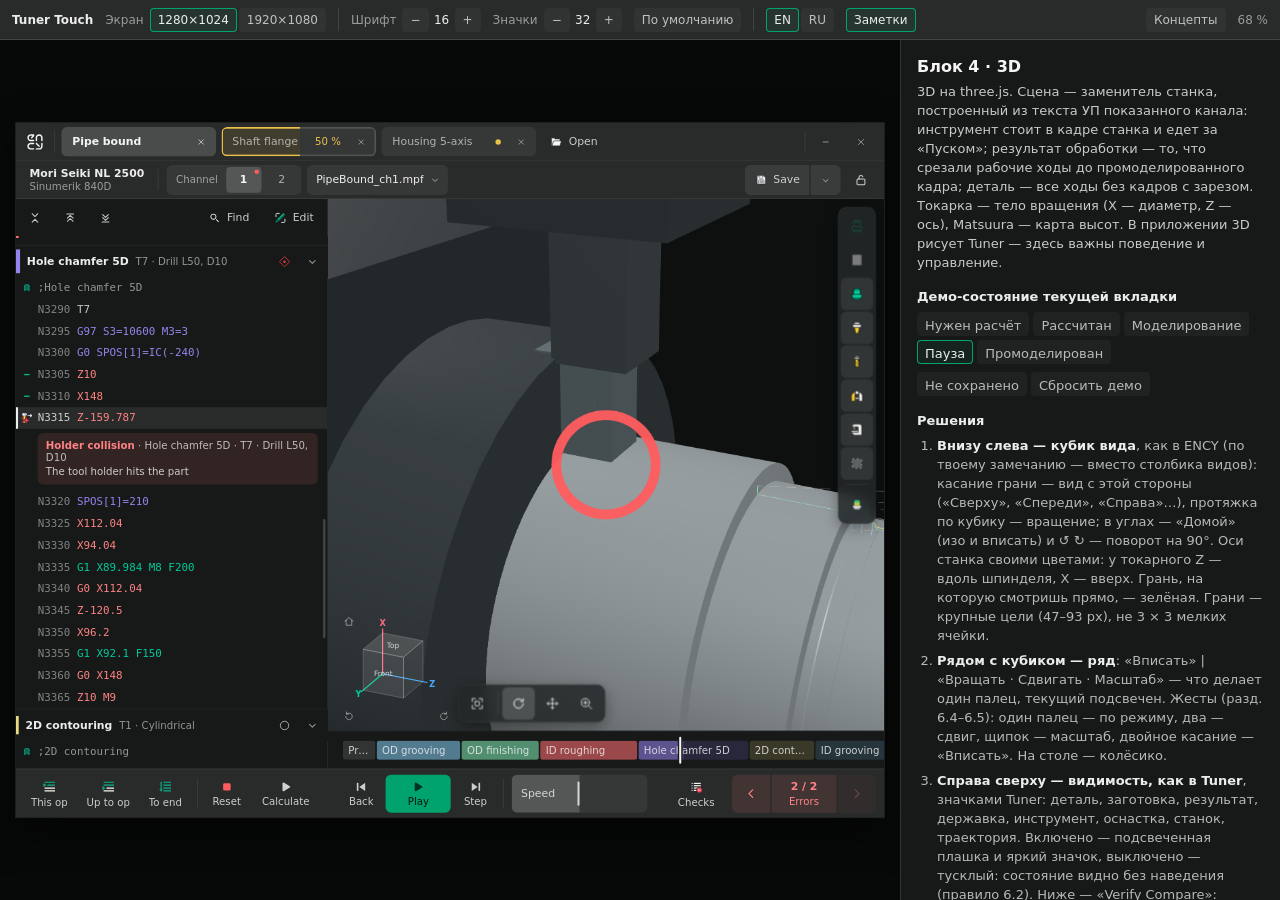
==== index.html @ 4c0c2ddd "ENCY Tuner Touch: the touch interface prototype for FANUC PANEL iH Pro Static stand (no build): head" ====
<!doctype html>
<html lang="en">
<head>
<meta charset="utf-8">
<title>ENCY Tuner Touch</title>
<!-- Tuner's touch interface for the FANUC PANEL iH Pro, concept B «Лента программы», built block by block.
     Spec: docs/touch-tz (draft 12); the layout concepts: concepts.html -->
<link rel="stylesheet" href="tokens.css">
<link rel="stylesheet" href="stand.css">
<link rel="stylesheet" href="kit.css">
<link rel="stylesheet" href="frame.css">
<link rel="stylesheet" href="prog.css">
<link rel="stylesheet" href="sim.css">
<link rel="stylesheet" href="view3d.css">
</head>
<body>
<!-- the stand: screen, touch settings (per resolution), language, notes -->
<div class="dev">
  <span class="dev-name">Tuner Touch</span>
  <div class="dev-g"><span class="dev-l">Экран</span>
    <button class="dev-b" data-res="1280">1280×1024</button><button class="dev-b" data-res="1920">1920×1080</button></div>
  <span class="dev-div"></span>
  <div class="dev-g"><span class="dev-l">Шрифт</span>
    <button class="dev-b" data-step="font:-1">−</button><span class="dev-v" id="vFont"></span><button class="dev-b" data-step="font:1">+</button></div>
  <div class="dev-g"><span class="dev-l">Значки</span>
    <button class="dev-b" data-step="icons:-2">−</button><span class="dev-v" id="vIcons"></span><button class="dev-b" data-step="icons:2">+</button></div>
  <button class="dev-b" id="resetSize">По умолчанию</button>
  <span class="dev-div"></span>
  <div class="dev-g"><button class="dev-b" data-lang="en">EN</button><button class="dev-b" data-lang="ru">RU</button></div>
  <button class="dev-b" id="notesBtn">Заметки</button>
  <span class="dev-sp"></span>
  <a class="dev-b" href="concepts.html" style="text-decoration:none">Концепты</a>
  <span class="dev-m" id="zoom"></span>
</div>

<div class="stage" id="stage"><div class="stage-box" id="stageBox"><div class="screen" id="screen">
  <div class="tt" id="tt">
    <header class="tt-top" id="ttTop"></header>
    <nav class="tt-tabs" id="ttTabs"></nav>
    <section class="tt-left" id="ttLeft"></section>
    <section class="tt-view"><div class="tt-3d" id="tt3d"></div><div class="tt-tl" id="ttTl"></div></section>
    <footer class="tt-bar" id="ttBar"></footer>
  </div>
</div></div></div>
<aside class="notes" id="notes"></aside>

<script src="data.js"></script>
<script src="core.js"></script>
<script src="ui.js"></script>
<script src="top.js"></script>
<script src="prog.js"></script>
<script src="sim.js"></script>
<script src="win.js"></script>
<script src="stand.js"></script>
<script type="module" src="view3d.js"></script>
</body>
</html>
---- tokens.css ----
/* ENCY Tuner Touch — ENCY Core tokens + the touch size scale.
   Colours, accent, type family and radii: Figma file Core (5mNOE8ZjiF0VlYEhaeP4LF) and the
   ENCY_UI prototype (Graphite theme), same set as packages/tuner/tokens.css.
   Sizes: the spec "ТЗ: сенсорный интерфейс ENCY Tuner 3 для стойки FANUC PANEL iH Pro",
   draft 12 (docs/touch-tz) — a deliberate touch exception to Core's 20/24px density. */
:root{
  /* theme: one base (the scene) + one ink every layer is mixed of */
  --th-base:#0e1010; --th-ink:#f5f5f5;
  --th-k4:4%; --th-k8:8%; --th-k12:12%;
  --th-panel:color-mix(in srgb, var(--th-ink) var(--th-k4), var(--th-base));   /* panels */
  --th-frame:color-mix(in srgb, var(--th-ink) var(--th-k8), var(--th-panel));  /* top bar, panel frames */
  --pop-bg:color-mix(in srgb, var(--th-ink) var(--th-k12), var(--th-panel));   /* menus, dialogs */
  --th-shadow:rgba(0,0,0,.5);

  --ec-bg:var(--th-base);
  --ec-bg-96:color-mix(in srgb, var(--th-base) 96%, transparent);
  --ec-bg-80:color-mix(in srgb, var(--th-base) 80%, transparent);

  /* foreground — Layer color (#f5f5f5 opacities); text never below 56 (contrast ≥ 4.5:1, rule 6.9) */
  --ec-fg-100:#f5f5f5; --ec-fg-96:rgba(245,245,245,.96); --ec-fg-80:rgba(245,245,245,.80);
  --ec-fg-72:rgba(245,245,245,.72); --ec-fg-64:rgba(245,245,245,.64); --ec-fg-56:rgba(245,245,245,.56);
  --ec-fg-48:rgba(245,245,245,.48); --ec-fg-32:rgba(245,245,245,.32); --ec-fg-24:rgba(245,245,245,.24);
  --ec-fg-16:rgba(245,245,245,.16); --ec-fg-12:rgba(245,245,245,.12); --ec-fg-8:rgba(245,245,245,.08);
  --ec-fg-6:rgba(245,245,245,.06); --ec-fg-4:rgba(245,245,245,.04);

  /* accents */
  --ec-green:#00a36d; --ec-green-08:rgba(0,163,109,.08); --ec-green-16:rgba(0,163,109,.16);
  --th-on-green:#04150e; --th-green-hover:#00b578; --st-green:#00cb9a;
  --ec-amber:#ebc14a; --ec-amber-12:rgba(235,193,74,.12);
  --th-red:#ff5c5e; --th-red-text:#ff8384; --tpe-danger-bg:rgba(255,112,114,.12);
  --th-cancel:#ff8ea0; --th-blue-text:#46acff;
  --op-yellow:#ebda84; --op-blue:#84c9eb; --op-coral:#ff7072; --op-green:#84ebb8; --op-violet:#9584eb;

  /* type: Inter (falls back to Segoe UI where Inter is not installed — as on the stand);
     the NC text is monospaced by the spec (rule 6.9) — Consolas ships with every Windows */
  --ec-font:'Inter','Inter var',system-ui,-apple-system,'Segoe UI',sans-serif;
  --tt-mono:Consolas,'Roboto Mono','DejaVu Sans Mono',monospace;

  --ec-radius:4px; --ec-radius-md:8px; --ec-radius-lg:12px;
}

/* ===== Touch scale =====
   Two settings drive every size (Tuner settings → "Touch interface"): Font 14–24 px and
   Icons 24–48 px, kept per screen resolution; defaults 16/32 at 1280×1024 and 19/38 at
   1920×1080 (×1.2: the same millimetres on a 21.5–24" screen). device.js puts the ratios on
   .tt as unitless --kf = font/16 and --ki = icons/32. Font → text and the height of rows in
   lists and the NC text; icons → buttons and bars. The layout itself never changes (rule 6.13).
   Floors from section 6: a target is ≥ 44 px (10 mm), simulation and error buttons ≥ 56,
   ≥ 8 px between targets, interface text ≥ 15 px at the default size. */
.tt{
  --kf:1; --ki:1;
  --t-min:44px;

  /* type (font) */
  --t-fs:calc(16px * var(--kf));       --t-lh:calc(20px * var(--kf));        /* buttons, tabs, list titles */
  --t-fs-meta:calc(15px * var(--kf));  --t-lh-meta:calc(18px * var(--kf));   /* second lines, progress */
  --t-fs-title:calc(18px * var(--kf)); --t-lh-title:calc(22px * var(--kf));  /* project name */
  --t-fs-code:calc(16px * var(--kf));  --t-code-row:calc(32px * var(--kf));  /* NC text: 16 in 32 rows */

  /* rows (font) */
  --t-row:max(var(--t-min), calc(48px * var(--kf)));        /* operations */
  --t-row-menu:max(var(--t-min), calc(56px * var(--kf)));   /* menus, dialogs, files */

  /* buttons and bars (icons) */
  --t-btn:max(var(--t-min), calc(44px * var(--ki)));        /* a button in a bar */
  --t-glyph:calc(20px * var(--ki));                         /* the icon inside it */
  --t-pill:calc(36px * var(--ki));                          /* status pills (not targets) */
  --t-gap:max(8px, calc(8px * var(--ki)));                  /* between neighbouring targets */
  --t-gap-l:max(12px, calc(16px * var(--ki)));              /* between groups */
  --t-bar:max(calc(56px * var(--ki)), calc(var(--t-btn) + 12px));    /* top bar */
  --t-tabs:max(calc(48px * var(--ki)), calc(var(--t-btn) + 4px));    /* project tabs row */
  --t-view-btn:max(var(--t-min), calc(52px * var(--ki)));   /* view buttons on the 3D */
  --t-sim-btn:max(56px, calc(56px * var(--ki)));            /* simulation bar buttons */
  --t-simbar:calc(var(--t-sim-btn) + 16px);                 /* 72 at the default */
  --t-timeline:max(56px, calc(56px * var(--ki)));           /* the scale under the 3D */
  --t-left:calc(460px * (var(--kf) + var(--ki)) / 2);       /* left panel: 460, 552 at 1920×1080 */
}
---- stand.css ----
/* ENCY Tuner Touch — the stand around the emulated screen: dev bar on top (desktop density,
   Core Button_24 recipe — it is a tool, not the product), the screen at its real pixel size
   (scaled down only when the window is smaller), the notes column on the right. */

*{box-sizing:border-box}
html,body{height:100%}
body{margin:0;background:#070808;color:var(--ec-fg-72);font:400 12px/16px var(--ec-font);
  -webkit-font-smoothing:antialiased;overflow:hidden;}
button{font:inherit;color:inherit;margin:0;padding:0;border:0;background:none;cursor:pointer;}

/* ===== Dev bar ===== */
.dev{position:fixed;left:0;right:0;top:0;height:40px;z-index:10;display:flex;align-items:center;gap:12px;
  padding:0 12px;background:var(--th-frame);border-bottom:1px solid var(--ec-fg-12);user-select:none;white-space:nowrap;}
.dev-name{color:var(--ec-fg-96);font-weight:600;}
.dev-g{display:flex;align-items:center;gap:2px;}
.dev-l{color:var(--ec-fg-56);margin-right:4px;}
.dev-b{height:24px;min-width:24px;padding:4px 8px;border-radius:var(--ec-radius);background:var(--ec-fg-4);color:var(--ec-fg-72);}
.dev-b:hover{background:var(--ec-fg-12);color:var(--ec-fg-96);}
.dev-b.on{background:var(--ec-green-08);box-shadow:inset 0 0 0 1px var(--ec-green);color:var(--ec-fg-96);}
.dev-sp{flex:1 1 auto;}
.dev-div{width:1px;align-self:stretch;margin:8px 0;background:var(--ec-fg-12);}
.dev-m{color:var(--ec-fg-56);font-variant-numeric:tabular-nums;}

/* ===== Stage + notes ===== */
.stage{position:fixed;left:0;right:380px;top:40px;bottom:0;overflow:auto;display:flex;}
.stage-box{position:relative;margin:auto;flex:0 0 auto;}
.screen{position:absolute;left:0;top:0;transform-origin:0 0;box-shadow:0 0 0 1px #2a2d2d,0 20px 60px rgba(0,0,0,.6);}

.notes{position:fixed;right:0;top:40px;bottom:0;width:380px;overflow:auto;padding:16px 16px 32px;
  background:var(--th-panel);border-left:1px solid var(--ec-fg-12);font:400 13px/19px var(--ec-font);color:var(--ec-fg-72);}
.notes h2{margin:0 0 4px;color:var(--ec-fg-100);font:600 16px/22px var(--ec-font);}
.notes h3{margin:16px 0 6px;color:var(--ec-fg-96);font:600 13px/18px var(--ec-font);}
.notes p{margin:0 0 8px;}
.notes ol,.notes ul{margin:0 0 8px;padding-left:20px;}
.notes li{margin:0 0 6px;}
.notes b{color:var(--ec-fg-96);font-weight:600;}
.notes .lead{color:var(--ec-fg-80);}
.notes .metrics{display:grid;grid-template-columns:auto 1fr;gap:2px 12px;margin:10px 0 4px;padding:10px 12px;border-radius:var(--ec-radius-md);
  background:var(--ec-fg-4);font-variant-numeric:tabular-nums;}
.notes .metrics span{color:var(--ec-fg-56);}
.notes .metrics b{font-weight:600;}
.notes .pro{color:#7fd8b4;} .notes .con{color:#ff9d9e;}
.notes .demo{display:flex;flex-wrap:wrap;align-items:center;gap:4px;margin:0 0 8px;}
body.no-notes .stage{right:0;}
body.no-notes .notes{display:none;}
.dev-v{min-width:22px;text-align:center;color:var(--ec-fg-96);font-variant-numeric:tabular-nums;}
.n-badge{position:absolute;z-index:100;min-width:22px;height:22px;padding:0 6px;border-radius:11px;display:flex;align-items:center;justify-content:center;
  background:#ffd23f;color:#1a1400;font:700 12px/1 var(--ec-font);box-shadow:0 0 0 2px rgba(0,0,0,.5);pointer-events:none;transform:translate(-30%,-30%);}
.notes details{margin:16px 0 0;padding:10px 12px;border-radius:var(--ec-radius-md);background:var(--ec-fg-4);}
.notes summary{cursor:pointer;color:var(--ec-fg-80);}
.notes details ol{margin-top:8px;}
---- kit.css ----
/* ENCY Tuner Touch — touch kit: Core components at touch size.
   A deliberate touch exception to Core's density (rows 20/24): every size comes from the touch
   scale in tokens.css (font → text and rows, icons → buttons and bars). Colours, accent, type and
   radii are Core's (Graphite). Prefix tk-. Proposed as additions to Core — see each block.

   Rules kept everywhere (spec, sect. 6):
   · a target ≥ 44 px, ≥ 8 px between targets; simulation and error buttons ≥ 56
   · no hover: a fill tells a button, a stronger fill tells "pressed", state is visible at rest
   · feedback at once (≤ 0.1 s) — :active, no transitions on press
   · text ≥ 15 px, contrast ≥ 4.5:1 (fg 56 and above on these surfaces) */

/* ===== Icons =====
   Tuner's own sprites (Supplement/GUI/SVG, copied from Tuner NB 3), drawn at --g; cell = (--r, --c),
   1-based like BtnsDarkIconPack.ini. Glyphs Tuner has no sprite for — tk-ic, Core-style strokes. */
.tk-spr{--g:var(--t-glyph);width:var(--g);height:var(--g);flex:0 0 auto;display:block;background-repeat:no-repeat;
  background-size:calc(var(--nx) * var(--g)) calc(var(--ny) * var(--g));
  background-position:calc((1 - var(--c)) * var(--g)) calc((1 - var(--r)) * var(--g));}
.s-menu{background-image:url(assets/ency/menu-28.svg);--nx:10;--ny:7;}
.s-status{background-image:url(assets/ency/status-16.svg);--nx:14;--ny:3;}
.s-macros{background-image:url(assets/ency/macros-16.svg);--nx:5;--ny:2;}
.s-add{background-image:url(assets/ency/additional-20.svg);--nx:18;--ny:4;}
.s-view{background-image:url(assets/ency/view-20.svg);--nx:16;--ny:3;}
.s-fn{background-image:url(assets/ency/function-28.svg);--nx:12;--ny:3;}
.tk-ic{width:var(--t-glyph);height:var(--t-glyph);flex:0 0 auto;display:block;}

/* ===== Button =====
   Touch Button (from Core Button_24): 44 high (--t-btn), radius 8, label 16, icon 20 · 8 gap.
   default fg-8 · pressed fg-16 · ghost: no fill until pressed · primary: green fill, dark ink —
   one per zone · on: a latched state (green tint + 1 px green edge) · danger: red text, for the
   one destructive choice of a question · disabled: 32 % */
.tk-b{position:relative;height:var(--t-btn);min-width:var(--t-btn);padding:0 calc(14px * var(--ki));display:inline-flex;align-items:center;
  justify-content:center;gap:calc(8px * var(--ki));flex:0 0 auto;border-radius:var(--ec-radius-md);background:var(--ec-fg-8);
  color:var(--ec-fg-80);font:400 var(--t-fs)/var(--t-lh) var(--ec-font);white-space:nowrap;cursor:pointer;}
.tk-b:active{background:var(--ec-fg-16);color:var(--ec-fg-100);}
.tk-b.ghost{background:transparent;}
.tk-b.ghost:active{background:var(--ec-fg-12);}
.tk-b.sq{padding:0;width:var(--t-btn);}
.tk-b.pri{background:var(--ec-green);color:var(--th-on-green);font-weight:600;}
.tk-b.pri:active{background:var(--th-green-hover);}
.tk-b.pri .tk-spr{filter:brightness(0);opacity:.85;}
.tk-b.on{background:var(--ec-green-16);color:var(--ec-fg-100);box-shadow:inset 0 0 0 1px var(--ec-green);}
.tk-b.on:active{background:rgba(0,163,109,.28);}
.tk-b.danger{background:var(--tpe-danger-bg);color:var(--th-red-text);}
.tk-b.danger:active{background:rgba(255,112,114,.22);}
.tk-b.big{height:var(--t-row-menu);min-width:calc(120px * var(--kf));padding:0 calc(20px * var(--kf));}
.tk-b[disabled],.tk-b.dis{opacity:.32;pointer-events:none;}
.tk-b > span{min-width:0;overflow:hidden;text-overflow:ellipsis;}
/* split button: the action + its ▾ menu, 2 px apart, one shape */
.tk-split{display:flex;gap:2px;flex:0 0 auto;}
.tk-split > .tk-b:first-child{border-radius:var(--ec-radius-md) 2px 2px var(--ec-radius-md);}
.tk-split > .tk-b:last-child{border-radius:2px var(--ec-radius-md) var(--ec-radius-md) 2px;padding:0;width:var(--t-min);min-width:var(--t-min);}
.tk-split > .tk-b:last-child .tk-spr{--g:calc(16px * var(--ki));}
.tk-split.open > .tk-b:last-child{background:var(--ec-fg-24);}

/* ===== State + action =====
   What the program is now — a plain label with a dot, left of the button that acts on it. No tray:
   a tray around label and button reads as one toggle. Amber — needs you; calculating — amber words
   and a thin progress bar under them; simulating / simulated — green dot. */
.tk-state{display:flex;align-items:center;gap:calc(12px * var(--ki));flex:0 0 auto;}
.tk-st-l{position:relative;display:flex;align-items:center;gap:8px;color:var(--ec-fg-64);font:400 var(--t-fs-meta)/var(--t-lh-meta) var(--ec-font);
  white-space:nowrap;font-variant-numeric:tabular-nums;}
.tk-st-l::before{content:"";width:8px;height:8px;border-radius:50%;background:var(--dot, var(--ec-fg-48));flex:0 0 8px;}
.tk-st-l > i{position:absolute;left:16px;right:0;bottom:calc(-7px * var(--ki));height:3px;border-radius:2px;background:var(--ec-fg-12);overflow:hidden;}
.tk-st-l > i::after{content:"";position:absolute;left:0;top:0;bottom:0;width:var(--p, 0%);background:var(--ec-amber);}
.tk-state.amber .tk-st-l,.tk-state.busy .tk-st-l{color:var(--ec-amber);--dot:var(--ec-amber);}
.tk-state.green .tk-st-l{--dot:var(--st-green);}

/* ===== Badge-button (errors) — a target, so a full button; red tint, count in words ===== */
.tk-badge{background:var(--tpe-danger-bg);color:var(--th-red-text);font-weight:600;}
.tk-badge:active{background:rgba(255,112,114,.22);color:var(--th-red-text);}

/* ===== Menu (from a button) =====
   Overlay surface, radius 12, rows 56 (font): icon 20 · title 16 · description 15. Opens under its
   button, right edges aligned; a tap outside closes it. Rare things live here (rule 6.12). */
.tk-menu{position:absolute;z-index:60;min-width:calc(340px * var(--kf));max-width:calc(480px * var(--kf));padding:6px;border-radius:var(--ec-radius-lg);
  background:var(--pop-bg);box-shadow:inset 0 0 0 1px var(--ec-fg-12),0 12px 40px var(--th-shadow);display:flex;flex-direction:column;gap:2px;}
.tk-mi{min-height:var(--t-row-menu);display:flex;align-items:center;gap:calc(14px * var(--kf));padding:calc(6px * var(--kf)) calc(14px * var(--kf));
  border-radius:var(--ec-radius-md);text-align:left;color:var(--ec-fg-80);cursor:pointer;}
.tk-mi:active{background:var(--ec-fg-12);}
.tk-mi > span{display:flex;flex-direction:column;min-width:0;}
.tk-mi b{color:var(--ec-fg-96);font:400 var(--t-fs)/var(--t-lh) var(--ec-font);}
.tk-mi small{color:var(--ec-fg-56);font:400 var(--t-fs-meta)/var(--t-lh-meta) var(--ec-font);white-space:nowrap;overflow:hidden;text-overflow:ellipsis;}
.tk-mi[disabled]{opacity:.32;pointer-events:none;}
/* a context menu's title: what it acts on (the operation and its tool, the block) */
.tk-mh{padding:calc(8px * var(--kf)) calc(14px * var(--kf)) calc(4px * var(--kf));color:var(--ec-fg-56);
  font:400 var(--t-fs-meta)/var(--t-lh-meta) var(--ec-font);white-space:nowrap;overflow:hidden;text-overflow:ellipsis;}
.tk-mdiv{height:1px;margin:2px 8px;background:var(--ec-fg-8);}

/* ===== Switch (on / off) — in a 56 row whose whole width is the target; the track 48 × 28, the
   knob slides; on — green track (Core accent), off — quiet track ===== */
.tk-sw{position:relative;width:calc(48px * var(--ki));height:calc(28px * var(--ki));flex:0 0 auto;border-radius:calc(14px * var(--ki));background:var(--ec-fg-16);}
.tk-sw::after{content:"";position:absolute;top:calc(3px * var(--ki));left:calc(3px * var(--ki));width:calc(22px * var(--ki));height:calc(22px * var(--ki));
  border-radius:50%;background:var(--ec-fg-80);transition:transform .14s ease;}
.tk-sw.on{background:var(--ec-green);}
.tk-sw.on::after{background:#fff;transform:translateX(calc(20px * var(--ki)));}
.tk-mi .tk-sw{margin-left:auto;}
.tk-mi > img{width:calc(24px * var(--kf));height:calc(24px * var(--kf));flex:0 0 auto;}

/* ===== Question (modal) — only confirmations and questions on closing (rule 6.11) =====
   Centred card on a scrim; title 20, text 16; buttons 56. The destructive choice stands apart on the
   left, the safe ones on the right with the primary last (rule 6.10: not next to the frequent one). */
.tk-scrim{position:absolute;inset:0;z-index:80;display:flex;align-items:center;justify-content:center;background:rgba(0,0,0,.55);}
.tk-dlg{width:min(calc(560px * var(--kf)), calc(100% - 48px));padding:calc(24px * var(--kf));border-radius:var(--ec-radius-lg);background:var(--pop-bg);
  box-shadow:inset 0 0 0 1px var(--ec-fg-12),0 20px 60px rgba(0,0,0,.6);display:flex;flex-direction:column;gap:calc(10px * var(--kf));}
.tk-dlg h3{margin:0;color:var(--ec-fg-100);font:600 calc(20px * var(--kf))/calc(26px * var(--kf)) var(--ec-font);}
.tk-dlg p{margin:0;color:var(--ec-fg-72);font:400 var(--t-fs)/calc(22px * var(--kf)) var(--ec-font);}
.tk-dlg-b{display:flex;gap:var(--t-gap);margin-top:calc(14px * var(--kf));}
.tk-dlg-b .sp{flex:1 1 auto;}

/* ===== Notification — a line at the bottom of the 3D view, no OK, goes by itself (spec sect. 3) ===== */
.tk-toast{position:absolute;z-index:70;left:50%;transform:translateX(-50%);display:flex;align-items:center;gap:calc(10px * var(--kf));
  max-width:calc(100% - 48px);min-height:var(--t-btn);padding:calc(8px * var(--kf)) calc(18px * var(--kf));border-radius:var(--ec-radius-lg);
  background:var(--pop-bg);box-shadow:inset 0 0 0 1px var(--ec-fg-12),0 8px 28px var(--th-shadow);color:var(--ec-fg-96);
  font:400 var(--t-fs)/var(--t-lh) var(--ec-font);pointer-events:none;animation:tk-in .16s ease-out;}
.tk-toast::before{content:"";width:8px;height:8px;border-radius:50%;background:var(--dot, var(--st-green));flex:0 0 8px;}
@keyframes tk-in{from{opacity:0;transform:translate(-50%, 8px);}to{opacity:1;transform:translate(-50%, 0);}}

/* ===== Divider in a bar ===== */
.tk-vdiv{width:1px;flex:0 0 1px;align-self:stretch;margin:calc(12px * var(--ki)) calc(4px * var(--ki));background:var(--ec-fg-12);}
.tk-sp{flex:1 1 auto;min-width:0;}
---- frame.css ----
/* ENCY Tuner Touch — the screen, concept B «Лента программы».
   One layout for every resolution (rule 6.13), by levels from the top down: the window and its
   projects (tabs) · the current project (machine, channels, errors, save) · program | 3D over the
   timeline · simulation console. Sizes from the touch scale only, so 1280×1024 and 1920×1080
   differ in size, never in places. Prefix tt-.
   Surfaces (Core Graphite): scene = base (3D) · panel k4 (program) · frame k8 (header, console). */

.tt{position:relative;width:100%;height:100%;overflow:hidden;display:grid;
  grid-template-columns:var(--t-left) minmax(0,1fr);
  grid-template-rows:var(--t-tabs) var(--t-bar) minmax(0,1fr) var(--t-simbar);
  grid-template-areas:"tabs tabs" "top top" "left view" "bar bar";
  background:var(--th-base);color:var(--ec-fg-80);font:400 var(--t-fs)/var(--t-lh) var(--ec-font);
  user-select:none;-webkit-user-select:none;-webkit-tap-highlight-color:transparent;touch-action:manipulation;}

/* ===== Level 2 — the current project: machine and control · Channel 1 | 2 | 3 … errors | Save ▾ · View only =====
   Under the tabs row, the same frame surface; a hairline above, the panels below */
.tt-top{grid-area:top;display:flex;align-items:center;gap:var(--t-gap);padding:0 calc(12px * var(--ki));min-width:0;
  background:var(--th-frame);border-bottom:1px solid var(--ec-fg-12);}
.tt-top > .tk-vdiv{margin-left:calc(4px * var(--ki));margin-right:calc(4px * var(--ki));}
.tt-mach{flex:0 1 auto;min-width:0;display:flex;flex-direction:column;justify-content:center;padding:0 calc(8px * var(--ki));}
.tt-mach b{color:var(--ec-fg-96);font:600 var(--t-fs)/var(--t-lh) var(--ec-font);white-space:nowrap;overflow:hidden;text-overflow:ellipsis;}
.tt-mach span{color:var(--ec-fg-56);font:400 var(--t-fs-meta)/var(--t-lh-meta) var(--ec-font);white-space:nowrap;overflow:hidden;text-overflow:ellipsis;}
.tt-grp{display:flex;align-items:center;gap:var(--t-gap);flex:0 0 auto;}
/* sections are split by dividers (tk-vdiv), 8 px gap + 4 px margin = 12 px on each side */

/* ===== Project tabs: one project — one tab, the same tabs as in Tuner (sect. 7, item 9) =====
   Part of the header, not of a panel (a tab above the 3D can't "join" the program panel). Chips —
   Core's project tabs at touch size: 44 high, a quiet fill, the current one stronger and bold.
   The row is as high as the top bar (56), and a chip keeps the same margin to the row's top, bottom
   and the window's left edge — (56 − 44) / 2 = 6. ✕ is a 44 px target; ● unsaved; while it is being
   calculated — the percentage next to the name and the chip's border filling amber. More tabs than
   fit — the row scrolls under a finger, the current one is always brought into view, edges fade. */
.tt{--t-tabs:var(--t-bar);}
/* Level 1 — the window and its projects: ← back to Tuner | tabs · Open … | — ✕ */
.tt-tabs{grid-area:tabs;position:relative;display:flex;align-items:center;min-width:0;background:var(--th-frame);border-bottom:1px solid var(--ec-fg-6);
  --tab-m:calc((var(--t-tabs) - var(--t-btn)) / 2);padding:0 calc(12px * var(--ki)) 0 var(--tab-m);}
.tt-tabs > .tk-vdiv{margin-left:calc(4px * var(--ki));margin-right:calc(4px * var(--ki));}
.tt-tabs .tt-back{margin-right:calc(2px * var(--ki));}
/* ENCY Tuner's mark in place of the back arrow: Tuner's logo.svg (30 box, the mark ~19 of it), drawn a
   step larger than the bar icons — the app's sign, still a 44 target (to the Tuner window) */
.tt-logo > img{width:calc(36px * var(--ki));height:calc(36px * var(--ki));flex:0 0 auto;display:block;}
.tt-tabs .tt-win{margin-left:calc(4px * var(--ki));}
.tt-tabs-in{flex:0 1 auto;min-width:0;display:flex;align-items:stretch;gap:var(--t-gap);padding:0 var(--tab-m);overflow:hidden;align-self:stretch;
  scrollbar-width:none;}
.tt-tabs-in::-webkit-scrollbar{display:none;}
.tt-tab{position:relative;display:flex;align-items:center;gap:calc(8px * var(--kf));padding-left:calc(16px * var(--ki));
  /* one fixed width for every tab: room for a name, "100 %", the unsaved dot and ✕ — nothing jumps when
     a calculation starts or a project gets changed; a longer name ends in "…" */
  width:calc(184px * var(--kf) + var(--t-min));flex:0 0 auto;color:var(--ec-fg-64);cursor:pointer;}
.tt-tab > *{position:relative;}
/* the chip is drawn inside the tab, so the whole row height stays the target */
.tt-tab::before{content:"";position:absolute;left:0;right:0;top:var(--tab-m);bottom:var(--tab-m);border-radius:var(--ec-radius-md);background:var(--ec-fg-6);}
.tt-tab:active::before{background:var(--ec-fg-12);}
.tt-tab.cur::before{background:var(--ec-fg-16);}
.tt-tab.cur{color:var(--ec-fg-100);}
/* calculating: the chip's fill takes a light amber tint up to the progress… */
.tt-tab.calc::before{background:linear-gradient(90deg, var(--ec-amber-12) var(--p, 0%), var(--ec-fg-6) var(--p, 0%));}
.tt-tab.cur.calc::before{background:linear-gradient(90deg, rgba(235,193,74,.2) var(--p, 0%), var(--ec-fg-16) var(--p, 0%));}
.tt-tab.calc:active::before{background:var(--ec-fg-12);}
/* …and its 2 px border, grey, fills amber from the left as the calculation goes */
.tt-tab.calc::after{content:"";position:absolute;left:0;right:0;top:var(--tab-m);bottom:var(--tab-m);border-radius:var(--ec-radius-md);padding:2px;
  background:linear-gradient(90deg, var(--ec-amber) var(--p, 0%), var(--ec-fg-16) var(--p, 0%));
  -webkit-mask:linear-gradient(#000 0 0) content-box, linear-gradient(#000 0 0);-webkit-mask-composite:xor;
  mask:linear-gradient(#000 0 0) content-box, linear-gradient(#000 0 0);mask-composite:exclude;pointer-events:none;}
.tt-tab-n{flex:1 1 auto;min-width:0;white-space:nowrap;overflow:hidden;text-overflow:ellipsis;}
.tt-tab.cur .tt-tab-n{font-weight:600;}
/* the percentage always takes the width of "100 %", right-aligned — 5 % and 100 % move nothing */
.tt-tab-p{flex:0 0 auto;min-width:5ch;text-align:right;color:var(--ec-amber);font:400 var(--t-fs-meta)/var(--t-lh-meta) var(--ec-font);white-space:nowrap;font-variant-numeric:tabular-nums;}
.tt-tab-d{width:8px;height:8px;border-radius:50%;background:var(--ec-amber);flex:0 0 8px;}
.tt-tab-x{width:var(--t-min);align-self:stretch;flex:0 0 auto;display:flex;align-items:center;justify-content:center;color:var(--ec-fg-56);}
.tt-tab-x .tk-ic{width:calc(24px * var(--ki));height:calc(24px * var(--ki));padding:calc(4px * var(--ki));border-radius:var(--ec-radius);}
.tt-tab-x:active{color:var(--ec-fg-100);}
.tt-tab-x:active .tk-ic{background:var(--ec-fg-16);}
.tt-tab.cur .tt-tab-x{color:var(--ec-fg-80);}
.tt-tabs .tt-open{margin:0 var(--tab-m) 0 0;}
/* scrolled tabs: a soft edge tells there is more */
.tt-tabs-in.more-l{-webkit-mask-image:linear-gradient(90deg, transparent 0, #000 32px);mask-image:linear-gradient(90deg, transparent 0, #000 32px);}
.tt-tabs-in.more-r{-webkit-mask-image:linear-gradient(270deg, transparent 0, #000 32px);mask-image:linear-gradient(270deg, transparent 0, #000 32px);}
.tt-tabs-in.more-l.more-r{-webkit-mask-image:linear-gradient(90deg, transparent 0, #000 32px, #000 calc(100% - 32px), transparent 100%);
  mask-image:linear-gradient(90deg, transparent 0, #000 32px, #000 calc(100% - 32px), transparent 100%);}

/* ===== Zones still to build (blocks 2–5) ===== */
.tt-left{grid-area:left;position:relative;min-height:0;background:var(--th-panel);border-right:1px solid var(--ec-fg-12);}
.tt-view{grid-area:view;display:grid;grid-template-rows:minmax(0,1fr) var(--t-timeline);min-width:0;min-height:0;}
.tt-3d{position:relative;min-height:0;overflow:hidden;background:var(--th-base);}
.tt-tl{position:relative;background:var(--th-panel);border-top:1px solid var(--ec-fg-12);}
.tt-bar{grid-area:bar;position:relative;background:var(--th-frame);border-top:1px solid var(--ec-fg-12);}
.tt-ph{position:absolute;inset:calc(10px * var(--ki));display:flex;flex-direction:column;align-items:center;justify-content:center;gap:4px;
  border:1px dashed var(--ec-fg-12);border-radius:var(--ec-radius-md);color:var(--ec-fg-56);text-align:center;pointer-events:none;
  font:400 var(--t-fs-meta)/var(--t-lh-meta) var(--ec-font);}
.tt-ph b{color:var(--ec-fg-64);font-weight:600;}
.tt-ph i{font-style:normal;font-variant-numeric:tabular-nums;}
.tt-tl .tt-ph,.tt-bar .tt-ph{inset:calc(6px * var(--ki)) calc(10px * var(--ki));flex-direction:row;gap:12px;}

/* ===== The full-screen "Open" screen (built in block 7; here — where you land) ===== */
.tt-screen{position:absolute;inset:0;z-index:40;display:flex;flex-direction:column;background:var(--th-base);}
.tt-screen-top{flex:0 0 var(--t-bar);display:flex;align-items:center;gap:var(--t-gap);padding:0 calc(12px * var(--ki));background:var(--th-frame);
  border-bottom:1px solid var(--ec-fg-12);}
.tt-screen-top h2{margin:0 0 0 calc(8px * var(--ki));flex:1 1 auto;color:var(--ec-fg-96);font:600 var(--t-fs-title)/var(--t-lh-title) var(--ec-font);}
.tt-screen-body{flex:1 1 auto;display:flex;align-items:center;justify-content:center;flex-direction:column;gap:calc(16px * var(--kf));color:var(--ec-fg-64);
  text-align:center;padding:24px;}
.tt-screen-body p{margin:0;max-width:calc(560px * var(--kf));}

/* ===== What lies under the touch window (stand-ins): the regular Tuner window, the Windows desktop ===== */
.tt-under{position:absolute;inset:0;z-index:90;display:flex;flex-direction:column;font:400 12px/16px var(--ec-font);}
.tt-under.desk{background:radial-gradient(120% 90% at 30% 20%, #1b4a6b 0%, #0b2236 55%, #06121d 100%);color:#e9eef2;}
.tt-under-body{flex:1 1 auto;display:flex;align-items:center;justify-content:center;flex-direction:column;gap:14px;text-align:center;padding:24px;}
.tt-under-body h2{margin:0;color:#fff;font:600 22px/28px var(--ec-font);}
.tt-under-body p{margin:0;max-width:620px;font:400 15px/22px var(--ec-font);opacity:.85;}
/* Windows 10 taskbar — 40 px, Windows' own size */
.tt-task{flex:0 0 40px;display:flex;align-items:center;background:rgba(16,20,24,.94);}
.tt-task-start{width:48px;height:40px;display:grid;place-content:center;grid-template-columns:7px 7px;gap:1px;}
.tt-task-start b{width:7px;height:7px;background:#fff;}
.tt-task-app{position:relative;height:40px;padding:0 14px;display:flex;align-items:center;gap:8px;color:#fff;font:400 13px/16px 'Segoe UI',sans-serif;cursor:pointer;}
.tt-task-app::after{content:"";position:absolute;left:8px;right:8px;bottom:0;height:2px;background:#76b9ed;}
.tt-task-app:active{background:rgba(255,255,255,.14);}
.tt-task-app i{width:22px;height:22px;border-radius:5px;background:var(--ec-green);display:grid;place-items:center;color:#04150e;font:700 12px/1 var(--ec-font);font-style:normal;}
.tt-task-clock{margin-left:auto;padding:0 12px;color:#fff;font:400 12px/16px 'Segoe UI',sans-serif;text-align:center;}
/* the regular Tuner window — desktop density; the real one is packages/tuner */
.tt-under.tuner{background:var(--th-base);color:var(--ec-fg-72);}
.tt-tw-top{flex:0 0 44px;display:flex;align-items:center;gap:4px;padding:6px;background:var(--th-frame);border-bottom:1px solid var(--ec-fg-12);}
.tt-tw-b{position:relative;height:32px;padding:0 10px;display:flex;align-items:center;gap:6px;border-radius:var(--ec-radius);color:var(--ec-fg-72);cursor:pointer;}
.tt-tw-b:hover{background:var(--ec-fg-12);color:var(--ec-fg-96);}
.tt-tw-tab{height:32px;padding:0 12px;display:flex;align-items:center;border-radius:var(--ec-radius);color:var(--ec-fg-64);}
.tt-tw-tab.cur{background:var(--ec-fg-16);color:var(--ec-fg-96);}
.tt-tw-menu{position:absolute;left:0;top:36px;z-index:2;min-width:220px;padding:2px;border-radius:var(--ec-radius);background:var(--pop-bg);
  box-shadow:inset 0 0 0 1px var(--ec-fg-12),0 6px 20px var(--th-shadow);display:flex;flex-direction:column;}
.tt-tw-mi{height:24px;padding:0 8px;display:flex;align-items:center;gap:8px;border-radius:3px;color:var(--ec-fg-72);white-space:nowrap;cursor:pointer;}
.tt-tw-mi:hover{background:var(--ec-fg-8);color:var(--ec-fg-96);}
.tt-tw-mi.hl{color:var(--ec-fg-96);}
.tt-tw-mi.hl::after{content:"";margin-left:auto;width:6px;height:6px;border-radius:50%;background:var(--ec-badge, #00cf8a);}
.tt-tw-mi.off{color:var(--ec-fg-32);pointer-events:none;}
.tt-tw-body{flex:1 1 auto;display:flex;align-items:center;justify-content:center;flex-direction:column;gap:8px;text-align:center;color:var(--ec-fg-56);}
.tt-tw-body b{color:var(--ec-fg-80);font-weight:600;}
---- prog.css ----
/* ENCY Tuner Touch — block 2: the program panel (concept B «Лента программы»), second pass.
   Three layers, each with one job:
     head (56) — context: Channel 1 | 2 | 3 · the program's file · ⋯ its menu
     text      — the program, one scroll; operations are light section headers in it, the one on top
                 stays pinned and only it offers the list of operations (n / N ▾)
     foot (56) — acting on the text: page up / down · Find · Edit (where the spec puts them, by the hand)
   Follow is on by default; a scroll by hand lets go and a "Follow" chip floats over the text.
   Rows: operation 48 (font), block 32 (font), monospace 16 (rule 6.9). Prefix pg-. */

.pg{position:absolute;inset:0;display:flex;flex-direction:column;--pg-m:calc((var(--t-bar) - var(--t-btn)) / 2);}

/* ===== Head ===== */
.pg-head,.pg-foot,.pg-tools{flex:0 0 var(--t-bar);display:flex;align-items:center;gap:var(--t-gap);padding:0 var(--pg-m);min-width:0;}
.pg-head{border-bottom:1px solid var(--ec-fg-12);}
.pg-foot{border-top:1px solid var(--ec-fg-12);}
/* the text's tools sit over it: fold / unfold all · page up · page down … Find · Edit */
.pg-tools{border-bottom:1px solid var(--ec-fg-12);}
/* the switch's title lives inside its tray, before the numbers */
.pg-lbl{flex:0 0 auto;align-self:center;padding:0 calc(8px * var(--ki)) 0 calc(11px * var(--ki));color:var(--ec-fg-56);
  font:400 var(--t-fs-meta)/var(--t-lh-meta) var(--ec-font);}
/* the channel switch: one tray, numbers; the chosen one filled and bold. Each number is a full-height
   column of the tray (44 high, 56 wide) — the fill is drawn inside it */
/* 4 px between the numbers and after the title (Ruslan's call — the spec's 8 px between targets is
   relaxed inside the switch: its numbers are wide, 52 px) */
.pg-seg{display:flex;gap:4px;flex:0 0 auto;height:var(--t-btn);padding:0 3px;border-radius:var(--ec-radius-md);background:var(--ec-fg-6);}
.pg-seg-b{position:relative;min-width:max(var(--t-min), calc(52px * var(--ki)));height:100%;display:flex;align-items:center;justify-content:center;
  color:var(--ec-fg-64);font:400 var(--t-fs)/var(--t-lh) var(--ec-font);font-variant-numeric:tabular-nums;cursor:pointer;}
.pg-seg-b::before{content:"";position:absolute;inset:3px 0;border-radius:calc(var(--ec-radius-md) - 2px);}
.pg-seg-b:active::before{background:var(--ec-fg-8);}
.pg-seg-b.cur{color:var(--ec-fg-100);font-weight:600;}
.pg-seg-b.cur::before{background:var(--ec-fg-16);}
.pg-seg-b > span{position:relative;}
/* a channel with errors found: a small red square in the top-right corner of its plate (the count is on
   the console). The same offset from the top and the right edge (--o); its radius is the plate's minus the
   offset, so the corners run concentric (plate 6 − 4 = 2) */
.pg-seg-b.err::after{--o:4px;content:"";position:absolute;top:calc(3px + var(--o));right:var(--o);width:6px;height:6px;
  border-radius:calc(var(--ec-radius-md) - 2px - var(--o));background:var(--th-red);}
/* the program's file as a dropdown — a tray of the switch's height: the name, then ▾; its menu holds
   all that replaces the program */
.pg-dd{flex:0 1 auto;min-width:0;height:var(--t-btn);display:flex;align-items:center;gap:calc(8px * var(--ki));
  padding:0 calc(10px * var(--ki)) 0 calc(14px * var(--ki));border-radius:var(--ec-radius-md);background:var(--ec-fg-6);
  color:var(--ec-fg-96);font:400 var(--t-fs)/var(--t-lh) var(--ec-font);cursor:pointer;}
.pg-dd > span{min-width:0;white-space:nowrap;overflow:hidden;text-overflow:ellipsis;}
.pg-dd .tk-ic{width:calc(18px * var(--ki));height:calc(18px * var(--ki));color:var(--ec-fg-64);flex:0 0 auto;}
.pg-dd:active{background:var(--ec-fg-12);}
.pg-dd.open{background:var(--ec-fg-16);}
.pg-dd.open .tk-ic{transform:rotate(180deg);}

/* ===== Text ===== */
.pg-body{position:relative;flex:1 1 auto;min-height:0;}
.pg-text{position:absolute;inset:0;overflow-y:auto;overflow-x:hidden;scrollbar-width:none;overscroll-behavior:contain;
  font:400 var(--t-fs-code)/var(--t-code-row) var(--tt-mono);padding-bottom:calc(var(--t-code-row) * 3);}
.pg-text::-webkit-scrollbar{display:none;}
.pg-sec{position:relative;}

/* an operation as a section header of the accordion: colour bar · name · tool … status · ▾ / ▸.
   The whole header is the target (rule 6.6): a tap folds or unfolds this operation alone. Light —
   no fill of its own; pinned on top it gets a shadow */
.pg-op{position:sticky;top:0;z-index:2;height:var(--t-row);display:flex;align-items:center;gap:calc(10px * var(--kf));
  padding:0;background:var(--th-panel);border-top:1px solid var(--ec-fg-8);cursor:pointer;
  font:400 var(--t-fs)/var(--t-lh) var(--ec-font);}
.pg-sec:last-child > .pg-op.shut{border-bottom:1px solid var(--ec-fg-8);}
.pg-sec.shut > .pg-lines{display:none;}
.pg-op-x{width:var(--t-min);align-self:stretch;flex:0 0 auto;display:flex;align-items:center;justify-content:center;color:var(--ec-fg-56);}
.pg-op-x .tk-ic{width:calc(20px * var(--ki));height:calc(20px * var(--ki));transition:transform .12s ease;}
.pg-op.shut .pg-op-x .tk-ic{transform:rotate(-90deg);}
.pg-op.shut .pg-op-t b{font-weight:400;color:var(--ec-fg-80);}
.pg-op:active{background:color-mix(in srgb, var(--th-ink) 8%, var(--th-panel));}
.pg-op.stuck{border-top-color:transparent;box-shadow:0 1px 0 var(--ec-fg-12),0 8px 14px -6px rgba(0,0,0,.55);}
/* the operation's colour (its toolpath colour): a straight bar at the left edge, no rounding */
.pg-op-c{width:calc(4px * var(--kf));align-self:stretch;margin:calc(10px * var(--kf)) 0;background:var(--c);flex:0 0 auto;}
.pg-op-t{flex:1 1 auto;min-width:0;display:flex;align-items:baseline;gap:calc(10px * var(--kf));white-space:nowrap;overflow:hidden;}
.pg-op-t b{flex:0 1 auto;min-width:0;color:var(--ec-fg-96);font-weight:600;overflow:hidden;text-overflow:ellipsis;}
.pg-op-t span{flex:0 1 auto;min-width:0;color:var(--ec-fg-56);font:400 var(--t-fs-meta)/var(--t-lh-meta) var(--ec-font);overflow:hidden;text-overflow:ellipsis;}
.pg-op.sel .pg-op-c{width:calc(6px * var(--kf));margin:calc(6px * var(--kf)) 0;}
.pg-op-s{width:calc(18px * var(--kf));height:calc(18px * var(--kf));flex:0 0 auto;}

/* a block: marks column (Tuner's marks) · the block number, quiet · the block in Tuner's colour */
.pg-ln{position:relative;height:var(--t-code-row);display:flex;align-items:center;white-space:pre;color:var(--ec-fg-80);cursor:pointer;}
.pg-ln:active{background:var(--ec-fg-6);}
.pg-mk{width:calc(32px * var(--kf));flex:0 0 auto;display:flex;align-items:center;justify-content:center;}
.pg-mk .tk-spr{--g:calc(16px * var(--kf));}
.pg-tx{min-width:0;overflow:hidden;text-overflow:ellipsis;padding-right:calc(20px * var(--ki));}
.pg-n{color:var(--ec-fg-48);}
/* the machine is here: a quiet band and a light bar at the left; the number brightens. An error
   line gets no colour of its own (sect. 7) */
.pg-ln.cur{background:var(--ec-fg-8);box-shadow:inset 3px 0 0 var(--ec-fg-96);}
.pg-ln.cur .pg-n{color:var(--ec-fg-80);}
/* after calculation — by what the block does (Tuner): rapid red, feed green, arc blue, spindle/aux violet */
.k-rapid{color:var(--th-red-text);} .k-feed{color:var(--st-green);} .k-arc{color:var(--th-blue-text);} .k-aux{color:var(--op-violet);}
.k-com{color:var(--ec-fg-56);} .k-plain{color:var(--ec-fg-80);}
/* before calculation — Tuner's syntax colours: numbers, words, comments */
.y-num{color:var(--op-blue);} .y-com{color:var(--ec-fg-56);}

/* the error of the selected block, under it — aligned with the text, with air from its block above
   and the next block below; a plain tinted card, no accent border */
.pg-err{margin:calc(6px * var(--kf)) calc(14px * var(--ki)) calc(10px * var(--kf)) calc(32px * var(--kf));padding:calc(10px * var(--kf)) calc(12px * var(--kf));
  border-radius:var(--ec-radius-md);background:var(--tpe-danger-bg);
  font:400 var(--t-fs-meta)/var(--t-lh-meta) var(--ec-font);color:var(--ec-fg-72);white-space:normal;}
.pg-err b{color:var(--th-red-text);font-weight:600;}
.pg-err div{margin-top:2px;color:var(--ec-fg-80);}

/* position indicator: a thin line at the very edge (3 px — Ruslan's call over the spec's 10: the text is
   scrolled by a finger, the indicator only tells where you are); it shows up (5 px, brighter) while the
   text moves. Its thumb is still dragged in an invisible 44 px zone (rule 6.6) */
.pg-track{position:absolute;right:0;top:calc(var(--t-row) + 4px);bottom:4px;width:8px;z-index:3;pointer-events:none;}
.pg-thumb{position:absolute;right:0;width:var(--t-min);min-height:var(--t-min);cursor:grab;touch-action:none;pointer-events:auto;}
.pg-thumb::after{content:"";position:absolute;right:3px;top:0;bottom:0;width:3px;border-radius:2px;background:var(--ec-fg-24);
  transition:width .15s ease, background-color .15s ease;}
.pg-track.moving .pg-thumb::after,.pg-thumb:active::after,.pg-thumb.drag::after{width:5px;border-radius:3px;background:var(--ec-fg-48);}

/* Follow let go: a chip over the text brings the machine back into view */
.pg-follow{position:absolute;left:50%;bottom:calc(12px * var(--ki));z-index:4;transform:translateX(-50%);border-radius:calc(var(--t-btn) / 2);
  background:var(--pop-bg);box-shadow:inset 0 0 0 1px var(--ec-fg-12),0 6px 20px var(--th-shadow);padding:0 calc(18px * var(--ki));}
.pg-follow:active{background:color-mix(in srgb, var(--th-ink) 22%, var(--th-panel));}

/* ===== Foot: acting on the text ===== */
.pg-foot .tk-b,.pg-tools .tk-b{background:transparent;}
.pg-foot .tk-b:active,.pg-tools .tk-b:active{background:var(--ec-fg-12);}
---- sim.css ----
/* ENCY Tuner Touch — block 5: the simulation console and the timeline under the 3D.
   Console (72, buttons 56 — spec sect. 4), three zones by meaning, each anchored:
     left, against the left edge — fast simulation | Reset · Calculate (no state words — the keys tell it)
     centre — one island: Back · Play · Step | speed, set apart by air alone (no dividers at its edges)
     right, against the right edge — the errors: Checks · ‹ ❗ 2 errors › (found — one red block)
   Groups inside a zone behind dividers, like the top bar; all the free space is the air around the
   island. One green key: needs calculation — Calculate, calculated — Play; Calculate stands between
   Reset and Back (rule 6.10). The island is in the exact middle while both sides fit their halves (1920);
   when one does not (1280), .eq — the air on its two sides is equal instead. Then the console compacts
   (sim.js). Prefix sm- / tl-. */

.sm{--sm-air:calc(24px * var(--ki));--sm-sp:calc(200px * var(--ki));
  position:absolute;inset:0;display:grid;grid-template-columns:1fr auto 1fr;column-gap:var(--t-gap);padding:0 calc(12px * var(--ki));min-width:0;}
.sm-z{display:flex;align-items:center;gap:var(--t-gap);}
.sm-l{justify-content:flex-start;}
.sm-r{justify-content:flex-end;}
/* a side wider than its half: two equal spacer columns around the island instead of equal halves */
.sm.eq{grid-template-columns:auto 1fr auto 1fr auto;column-gap:0;}
.sm.eq > .sm-l{grid-column:1;}
.sm.eq > .sm-c{grid-column:3;}
.sm.eq > .sm-r{grid-column:5;}
.sm.k1{--sm-sp:calc(160px * var(--ki));--sm-air:calc(10px * var(--ki));}
.sm-z > .tk-vdiv{margin:calc(14px * var(--ki)) calc(4px * var(--ki));}
/* the island: Back and Step get one width (the wider caption); air on both sides (--sm-air) */
.sm-c{display:grid;grid-template-columns:1fr auto 1fr auto auto;column-gap:var(--t-gap);padding:0 var(--sm-air);}
/* a console key: icon over its caption (15 px), no fill until pressed */
.sm .tk-b{flex-direction:column;gap:calc(2px * var(--ki));height:var(--t-sim-btn);min-width:var(--t-sim-btn);padding:0 calc(10px * var(--ki));
  background:transparent;font:400 var(--t-fs-meta)/var(--t-lh-meta) var(--ec-font);}
.sm .tk-b:active{background:var(--ec-fg-12);}
.sm .tk-b > img{width:calc(24px * var(--ki));height:calc(24px * var(--ki));}
.sm .tk-b .tk-ic{width:calc(22px * var(--ki));height:calc(22px * var(--ki));}
.sm .tk-b .tk-spr{--g:calc(20px * var(--ki));}
.sm .tk-b.pri{min-width:calc(96px * var(--ki));background:var(--ec-green);}
/* keys that change caption or colour with the state keep one width — the console never jumps: Play and
   Calculate are as wide as when green, and as wide as their other caption (data-alt, laid out unseen) */
.sm [data-act="play"],.sm [data-act="calc"],.sm [data-act="stopcalc"]{min-width:calc(96px * var(--ki));}
.sm .tk-b[data-alt]::after{content:attr(data-alt);height:0;margin-top:calc(-2px * var(--ki));overflow:hidden;visibility:hidden;white-space:nowrap;}
.sm .tk-b.pri:active{background:var(--th-green-hover);}
.sm .tk-b.on{background:var(--ec-green-16);}
.sm .sm-reset .tk-ic{color:var(--th-red);}
/* calculating: Cancel in place of Calculate, filling amber from the left like the calculating tab
   (no words on the console — the number is on the tab) */
.sm .tk-b.sm-busy{background:linear-gradient(to right, rgba(235,193,74,.2) var(--p, 0%), var(--ec-fg-6) var(--p, 0%));}
.sm .tk-b.sm-busy .tk-ic{color:var(--ec-amber);}
.sm .tk-b.sm-busy:active{background:var(--ec-fg-16);}
.sm-g{display:flex;gap:var(--t-gap);flex:0 0 auto;}
/* errors: ‹ ❗ 2 / Errors › — the count of the shown channel (moved here from the top bar) and the way
   through them, a step apart from Checks. None — quiet words between plain arrows; found — one red
   block, three keys 2 px apart like a split button: the arrows and the count key — the count over its
   caption like every console key ("❗ 2", on an error "❗ 1 / 2"; a tap — to the first error). The count
   is as wide as the longest one ("n / n", .a laid out unseen in the same cell): stepping never moves keys */
.sm-err{display:flex;align-items:center;gap:2px;flex:0 0 auto;margin-left:calc(8px * var(--ki));}
.sm-err > .tk-b{min-width:var(--t-sim-btn);padding:0;}
.sm-err.on > .tk-b{background:var(--tpe-danger-bg);color:var(--th-red-text);border-radius:2px;}
.sm-err.on > .tk-b:first-child{border-radius:var(--ec-radius-md) 2px 2px var(--ec-radius-md);}
.sm-err.on > .tk-b:last-child{border-radius:2px var(--ec-radius-md) var(--ec-radius-md) 2px;}
.sm-err.on > .tk-b:active{background:rgba(255,112,114,.24);}
/* the count key keeps one width in every state (0, n, i / n — up to "99 / 99"), so the console never moves */
.sm-errb{display:flex;flex-direction:column;align-items:center;justify-content:center;gap:calc(2px * var(--ki));height:var(--t-sim-btn);
  min-width:calc(68px * var(--kf) + 28px * var(--ki));padding:0 calc(14px * var(--ki));box-sizing:border-box;white-space:nowrap;}
.sm-errb.none{color:var(--ec-fg-48);font:400 var(--t-fs-meta)/var(--t-lh-meta) var(--ec-font);}
.sm .tk-b.sm-errb{padding:0 calc(14px * var(--ki));min-width:calc(68px * var(--kf) + 28px * var(--ki));}
.sm-errt{display:grid;font:600 var(--t-fs)/var(--t-lh) var(--ec-font);font-variant-numeric:tabular-nums;}
.sm-errt > span{grid-area:1 / 1;justify-self:center;display:flex;align-items:center;gap:calc(6px * var(--ki));}
.sm-errt > .a{visibility:hidden;}
/* speed: no icons and no numbers (spec sect. 3) — a bar as high as the console keys, filling from the
   left, its name inside; a tap or a drag anywhere on it sets the speed (an easy target for a finger) */
.sm-speed{position:relative;width:var(--sm-sp);min-width:max-content;box-sizing:border-box;padding-right:calc(14px * var(--ki));height:var(--t-sim-btn);border-radius:var(--ec-radius-md);
  background:var(--ec-fg-6);overflow:hidden;cursor:pointer;touch-action:none;display:flex;align-items:center;}
.sm-speed > i{position:absolute;left:0;top:0;bottom:0;width:var(--v, 50%);background:var(--ec-fg-16);}
.sm-speed > i::after{content:"";position:absolute;right:0;top:calc(10px * var(--ki));bottom:calc(10px * var(--ki));width:3px;border-radius:2px;background:var(--ec-fg-80);}
.sm-speed > span{position:relative;padding-left:calc(14px * var(--ki));color:var(--ec-fg-80);font:400 var(--t-fs)/var(--t-lh) var(--ec-font);pointer-events:none;}
.sm-speed.drag > i{background:var(--ec-fg-24);}

/* ===== The errors list: a panel from the count key, rows 56 — number · mark · kind and operation · the
   block (mono). Six and a half rows in sight, the rest by a finger; the current error lit ===== */
.tk-menu.sm-elist{width:calc(560px * var(--kf));max-width:none;}
.sm-el{display:flex;flex-direction:column;gap:2px;max-height:calc(var(--t-row-menu) * 6.5);overflow-y:auto;overscroll-behavior:contain;
  scrollbar-width:thin;scrollbar-color:var(--ec-fg-24) transparent;}
.sm-el-r{flex:0 0 auto;display:flex;align-items:center;gap:calc(12px * var(--kf));min-height:var(--t-row-menu);padding:calc(6px * var(--kf)) calc(14px * var(--kf));
  border:0;border-radius:var(--ec-radius-md);background:transparent;color:var(--ec-fg-80);font:400 var(--t-fs)/var(--t-lh) var(--ec-font);text-align:left;cursor:pointer;}
.sm-el-r:active{background:var(--ec-fg-12);}
.sm-el-r.cur{background:var(--tpe-danger-bg);}
.sm-el-n{min-width:2ch;color:var(--ec-fg-48);font-variant-numeric:tabular-nums;text-align:right;}
.sm-el-r.cur .sm-el-n{color:var(--th-red-text);}
.sm-el-r .tk-spr{--g:calc(16px * var(--ki));}
.sm-el-t{flex:1 1 auto;min-width:0;display:flex;flex-direction:column;}
.sm-el-t b{font-weight:400;color:var(--ec-fg-96);}
.sm-el-t small{color:var(--ec-fg-56);font:400 var(--t-fs-meta)/var(--t-lh-meta) var(--ec-font);white-space:nowrap;overflow:hidden;text-overflow:ellipsis;}
.sm-el-r code{flex:0 1 auto;max-width:42%;color:var(--ec-fg-64);font:400 var(--t-fs-meta)/var(--t-lh-meta) var(--tt-mono);
  white-space:nowrap;overflow:hidden;text-overflow:ellipsis;}

/* ===== Checks: a panel over the console — tiles instead of switches (a switch is a small, fiddly target
   under a finger; a tile is all target). Two columns, three rows of equal compact tiles (Ruslan,
   2026-11-18) — five checks, the sixth cell empty. A tile is a row: icon · name (two lines laid in for
   every tile, so all are alike; longer — "…") · checkbox. On — green tint, a ticked box, full-strength
   words; off — a quiet tile, an empty box, dimmed icon and words. State at rest, no hover ===== */
.tk-menu.sm-checks{width:calc(460px * var(--kf));max-width:none;}
.sm-ck{display:grid;grid-template-columns:repeat(2, minmax(0, 1fr));gap:8px;padding:2px 6px 6px;}
.sm-ck-t{display:flex;align-items:center;gap:calc(10px * var(--kf));padding:calc(10px * var(--kf)) calc(12px * var(--kf));
  border:0;border-radius:var(--ec-radius-md);background:var(--ec-fg-6);color:var(--ec-fg-56);font:400 var(--t-fs)/var(--t-lh) var(--ec-font);
  text-align:left;cursor:pointer;}
.sm-ck-t:active{background:var(--ec-fg-12);}
.sm-ck-t > img,.sm-ck-t > .tk-ic{flex:0 0 auto;width:calc(20px * var(--ki));height:calc(20px * var(--ki));opacity:.4;}
.sm-ck-t > b{flex:1 1 auto;min-width:0;min-height:calc(var(--t-lh) * 2);display:flex;align-items:center;font-weight:400;}
.sm-ck-t > b > span{display:-webkit-box;-webkit-line-clamp:2;-webkit-box-orient:vertical;overflow:hidden;}
.sm-ck-t.on{background:var(--ec-green-16);color:var(--ec-fg-96);}
.sm-ck-t.on:active{background:rgba(0,163,109,.28);}
.sm-ck-t.on > img,.sm-ck-t.on > .tk-ic{opacity:1;}
/* the mark at the tile's end — a checkbox (Core radius 4), not a round radio: empty frame — off; green with a tick — on */
.sm-ck-m{order:3;position:relative;flex:0 0 auto;width:calc(20px * var(--ki));height:calc(20px * var(--ki));border-radius:var(--ec-radius);
  box-shadow:inset 0 0 0 2px var(--ec-fg-24);}
.sm-ck-t.on .sm-ck-m{background:var(--ec-green);box-shadow:none;}
.sm-ck-t.on .sm-ck-m::after{content:"";position:absolute;left:35%;top:18%;width:28%;height:48%;border:solid var(--th-on-green);
  border-width:0 2px 2px 0;transform:rotate(45deg);}

/* ===== Timeline: the program of the shown channel by blocks (spec sect. 3); operations as coloured
   runs with their names, the simulated part brighter; no error marks (sect. 7). The playhead is a 44 px
   target; a tap moves the machine there, a drag takes it along ===== */
.tl{position:absolute;inset:0;display:flex;align-items:center;padding:0 calc(22px * var(--ki));}
.tl-tr{position:relative;flex:1 1 auto;height:var(--t-min);display:flex;align-items:center;gap:2px;cursor:pointer;touch-action:none;}
.tl-seg{position:relative;flex:1 1 0;min-width:2px;height:calc(28px * var(--ki));border-radius:4px;overflow:hidden;
  background:color-mix(in srgb, var(--c) 20%, var(--th-base));}
.tl-seg > i{position:absolute;left:0;top:0;bottom:0;width:var(--d, 0%);background:color-mix(in srgb, var(--c) 58%, var(--th-base));}
.tl-seg > span{position:relative;display:block;padding:0 calc(8px * var(--ki));color:var(--ec-fg-80);white-space:nowrap;overflow:hidden;text-overflow:ellipsis;
  font:400 var(--t-fs-meta)/calc(28px * var(--ki)) var(--ec-font);pointer-events:none;}
.tl-thumb{position:absolute;top:50%;left:var(--x, 0%);width:var(--t-min);height:var(--t-min);margin:calc(var(--t-min) / -2) 0 0 calc(var(--t-min) / -2);
  display:flex;align-items:center;justify-content:center;pointer-events:none;}
/* the machine's place — a playhead, not a knob (a round knob hid the operation's name, Ruslan): a 3 px
   line standing 6 px above and below the runs, a dark edge so it reads over any colour; 5 px while
   dragged — the same language as the program text's position line. The finger's target stays 44 */
.tl-thumb::before{content:"";width:3px;height:calc(40px * var(--ki));border-radius:2px;background:var(--ec-fg-100);
  box-shadow:0 0 0 2px var(--th-panel);}
.tl-tr.drag .tl-thumb::before{width:5px;}
.tl.off .tl-seg{background:var(--ec-fg-6);}
.tl.off .tl-seg > i{display:none;}
.tl.off .tl-thumb{opacity:.35;}

/* ===== The console gives way (sim.js compact): never smaller keys, fewer of them in sight =====
   c1 — fast simulation into ⋯ in its place (spec sect. 4); c2 — Checks and Reset keep icons */
.sm-more{display:none !important;}
.sm.c1 .sm-more{display:inline-flex !important;}
.sm.c1 .sm-g{display:none;}
.sm.c2 [data-act="checks"] > span,.sm.c2 [data-act="reset"] > span{display:none;}
.sm.c2{--sm-sp:calc(144px * var(--ki));}
.sm.c3 [data-act="back"] > span,.sm.c3 [data-act="step"] > span{display:none;}
.sm.c3{--sm-sp:calc(128px * var(--ki));--sm-air:calc(8px * var(--ki));}
.sm.c3 .sm-errb > .c{display:none;}
.sm.c4{--sm-sp:calc(104px * var(--ki));--sm-air:8px;}
.sm.c4 [data-act="play"],.sm.c4 [data-act="calc"],.sm.c4 [data-act="stopcalc"]{min-width:var(--t-sim-btn);}
.sm.c4 .sm-z > .tk-vdiv{margin-left:0;margin-right:0;}
.sm.c4 .sm-errb,.sm.c4 .tk-b.sm-errb{padding:0 calc(8px * var(--ki));}
.sm.c4 .sm-err{margin-left:0;}
---- view3d.css ----
/* ENCY Tuner Touch — block 4: the 3D view (spec sect. 3, rules 6.4–6.5).
   The scene fills the view; on it (Ruslan, 2026-11-18):
     bottom left — the view cube, as in ENCY: a tap on a face — the view from that side, a drag — orbit;
       Home (Iso, fitted) and ↺ ↻ (a quarter turn) around it; the machine's axes in their colours
     next to it — a row of square keys: Fit | Rotate · Pan · Zoom (what one finger does)
     top right — visibility, a column of square keys with Tuner's icons | Verify Compare
     bottom right — the colour key of Verify Compare
   Keys are squares with the icon alone (Ruslan: narrow plates); the name is the key's label for the
   reader and the desk's hover, the long-press tip comes with block 8. A toggle shows its state at rest:
   on — a lit plate and a full icon, off — dimmed. The notifications rise above the cube. Prefix v3-. */

.tt-3d{--v3-cube:min(calc(168px * var(--ki)), 208px);--v3-sq:max(var(--t-min), calc(48px * var(--ki)));--v3-m:calc(12px * var(--ki));}
.v3{position:absolute;inset:0;--ax-x:#ff6b7d;--ax-y:var(--st-green);--ax-z:var(--th-blue-text);}
.v3 canvas{position:absolute;inset:0;width:100%;height:100%;display:block;touch-action:none;cursor:grab;}
.v3 canvas.drag{cursor:grabbing;}

/* ===== the plates: a quiet glass over the scene ===== */
.v3-p{position:absolute;z-index:5;display:flex;flex-direction:column;gap:2px;padding:4px;
  border-radius:var(--ec-radius-lg);background:rgba(36,40,41,.86);box-shadow:inset 0 0 0 1px var(--ec-fg-8),0 6px 20px rgba(0,0,0,.35);
  -webkit-backdrop-filter:blur(8px);backdrop-filter:blur(8px);}
.v3-r{top:var(--v3-m);right:var(--v3-m);}
.v3-g{display:flex;flex-direction:column;gap:2px;}
.v3-div{height:1px;margin:4px 8px;background:var(--ec-fg-12);flex:0 0 1px;}
/* the row next to the cube: Fit | Rotate · Pan · Zoom — its bottom on the cube's bottom */
.v3-tools{left:calc(var(--v3-m) + var(--v3-cube) + 12px);bottom:var(--v3-m);flex-direction:row;align-items:center;}
.v3-tools .v3-g{flex-direction:row;}
.v3-tools .v3-div{width:1px;height:auto;align-self:stretch;margin:8px 4px;}

/* ===== a key: a square, the icon alone, 48 (never under 44) ===== */
.v3-k{position:relative;display:flex;align-items:center;justify-content:center;flex:0 0 auto;width:var(--v3-sq);height:var(--v3-sq);padding:0;
  border:0;border-radius:var(--ec-radius-md);background:transparent;color:var(--ec-fg-80);cursor:pointer;}
.v3-k:active{background:var(--ec-fg-12);}
.v3-k .tk-ic{width:calc(22px * var(--ki));height:calc(22px * var(--ki));}
.v3-k .tk-spr{--g:calc(22px * var(--ki));}
/* the finger's mode — one of three: the current one lit */
.v3-k.cur{background:var(--ec-fg-16);color:var(--ec-fg-100);}
/* a visibility toggle: on — lit plate, full icon; off — dimmed */
.v3-k.vis{color:var(--ec-fg-48);}
.v3-k.vis .tk-spr{opacity:.4;}
.v3-k.vis.on{background:var(--ec-fg-8);color:var(--ec-fg-96);}
.v3-k.vis.on .tk-spr{opacity:1;}
/* Verify Compare — a mode of the result's colours: on — the green latched state */
.v3-k.vc.on{background:var(--ec-green-16);color:var(--ec-fg-100);box-shadow:inset 0 0 0 1px var(--ec-green);}
.v3-k.more{display:none;}
/* the visibility column taller than the view (the biggest settings) folds into one key — its tiles */
.v3-r.c .v3-vis{display:none;}
.v3-r.c .v3-k.more{display:flex;}
.tk-menu.v3-vpop{width:calc(420px * var(--kf));max-width:none;}

/* ===== the view cube, bottom left — no plate (as ENCY's); faces are the targets ===== */
.v3-cube{position:absolute;left:var(--v3-m);bottom:var(--v3-m);z-index:5;width:var(--v3-cube);height:var(--v3-cube);touch-action:none;cursor:grab;}
.v3-cube svg{position:absolute;inset:calc(18px * var(--ki));width:calc(100% - 36px * var(--ki));height:calc(100% - 36px * var(--ki));overflow:visible;}
.vc-face{fill:rgba(245,245,245,.07);stroke:var(--ec-fg-24);stroke-width:1;stroke-linejoin:round;cursor:pointer;}
.vc-face.lit{fill:rgba(245,245,245,.11);}
.vc-face.top{fill:rgba(245,245,245,.15);}
.vc-face.cur{fill:var(--ec-green-16);stroke:var(--ec-green);}
.vc-face.press{fill:var(--ec-fg-24);}
.vc-lbl{fill:var(--ec-fg-80);font:500 10px/10px var(--ec-font);text-anchor:middle;dominant-baseline:central;pointer-events:none;}
.vc-ax{stroke-width:1.6;stroke-linecap:round;pointer-events:none;}
.vc-axl{font:600 11px/11px var(--ec-font);text-anchor:middle;dominant-baseline:central;pointer-events:none;}
.vc-ax.x,.vc-axl.x{stroke:var(--ax-x);fill:var(--ax-x);}
.vc-ax.y,.vc-axl.y{stroke:var(--ax-y);fill:var(--ax-y);}
.vc-ax.z,.vc-axl.z{stroke:var(--ax-z);fill:var(--ax-z);}
.vc-axl{stroke:none !important;}
/* Home and the quarter turns in the cube's corners — 44 targets, quiet until pressed */
.vc-btn{position:absolute;width:var(--t-min);height:var(--t-min);display:flex;align-items:center;justify-content:center;padding:0;border:0;
  border-radius:var(--ec-radius-md);background:transparent;color:var(--ec-fg-56);cursor:pointer;}
.vc-btn:active{background:var(--ec-fg-12);color:var(--ec-fg-100);}
.vc-btn .tk-ic{width:calc(18px * var(--ki));height:calc(18px * var(--ki));}
.vc-home{left:-8px;top:-8px;}
.vc-ccw{left:-8px;bottom:-8px;}
.vc-cw{right:-8px;bottom:-8px;}
.vc-cw .tk-ic{transform:scaleX(-1);}

/* ===== Verify Compare colour key — bottom right, a small column ===== */
.v3-key{position:absolute;right:var(--v3-m);bottom:var(--v3-m);z-index:5;display:none;flex-direction:column;align-items:flex-start;gap:calc(6px * var(--kf));
  padding:calc(10px * var(--kf)) calc(14px * var(--kf));border-radius:var(--ec-radius-lg);background:rgba(36,40,41,.86);
  box-shadow:inset 0 0 0 1px var(--ec-fg-8);-webkit-backdrop-filter:blur(8px);backdrop-filter:blur(8px);
  color:var(--ec-fg-80);font:400 var(--t-fs-meta)/var(--t-lh-meta) var(--ec-font);white-space:nowrap;}
.v3.vc .v3-key{display:flex;}
.v3-key.up{bottom:calc(var(--v3-m) + var(--v3-cube) + 8px);}
.v3-key b{font-weight:400;color:var(--ec-fg-56);}
.v3-key span{display:flex;align-items:center;gap:8px;}
.v3-key i{width:14px;height:14px;border-radius:3px;background:var(--c);}
/* the notification line rises above the cube */
.tt-3d .tk-toast{bottom:calc(var(--v3-m) + var(--v3-cube) + 8px) !important;}
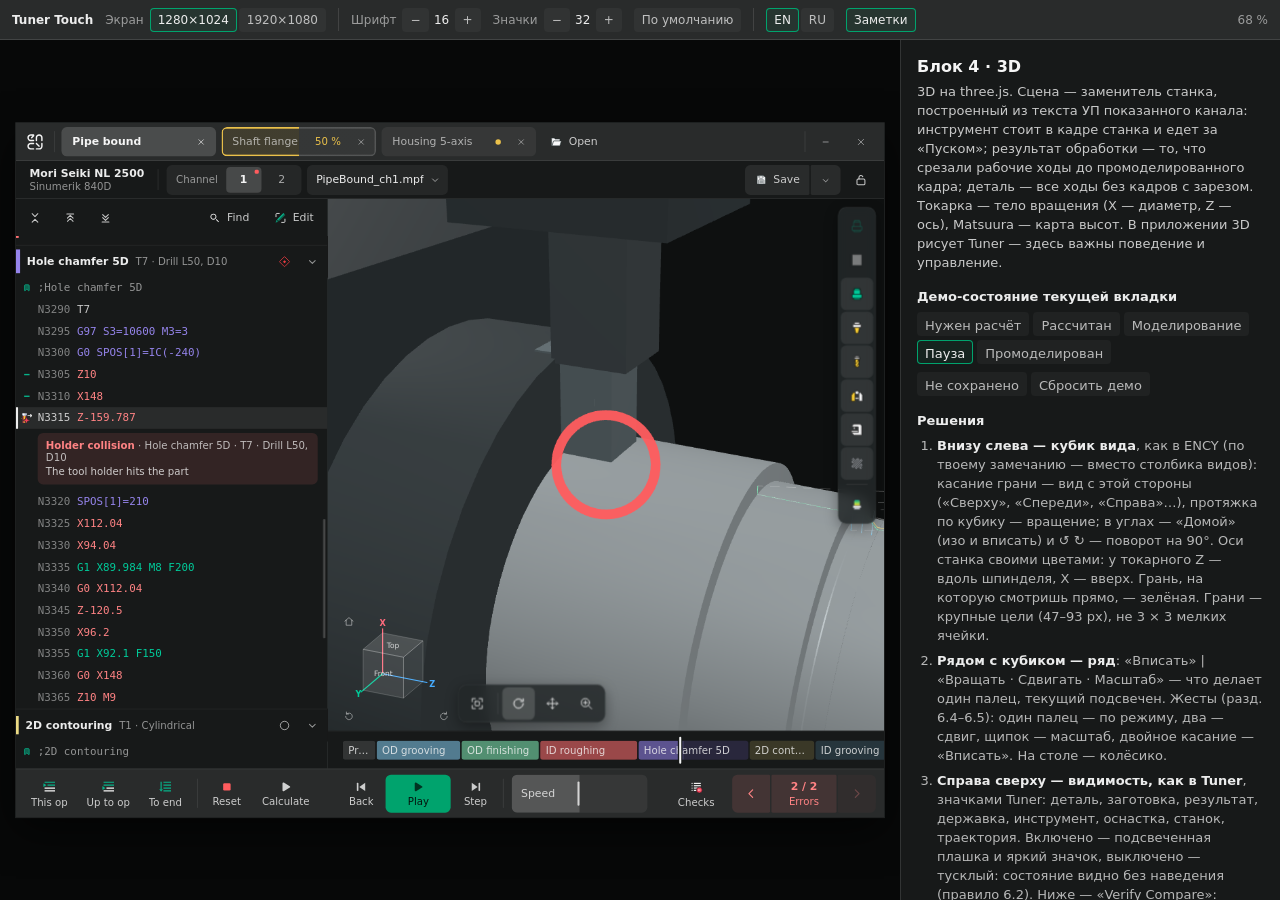
==== commit c2967e9c: "Stand: drop the "Concepts" link from the dev bar The concepts page stays in the repo as the record o" ====
--- a/index.html
+++ b/index.html
@@ -4,7 +4,7 @@
 <meta charset="utf-8">
 <title>ENCY Tuner Touch</title>
 <!-- Tuner's touch interface for the FANUC PANEL iH Pro, concept B «Лента программы», built block by block.
-     Spec: docs/touch-tz (draft 12); the layout concepts: concepts.html -->
+     Spec: docs/touch-tz (draft 12); the layout concepts (the record of the choice, not linked): concepts.html -->
 <link rel="stylesheet" href="tokens.css">
 <link rel="stylesheet" href="stand.css">
 <link rel="stylesheet" href="kit.css">
@@ -29,7 +29,6 @@
   <div class="dev-g"><button class="dev-b" data-lang="en">EN</button><button class="dev-b" data-lang="ru">RU</button></div>
   <button class="dev-b" id="notesBtn">Заметки</button>
   <span class="dev-sp"></span>
-  <a class="dev-b" href="concepts.html" style="text-decoration:none">Концепты</a>
   <span class="dev-m" id="zoom"></span>
 </div>
 
--- a/frame.css
+++ b/frame.css
@@ -13,9 +13,10 @@
   user-select:none;-webkit-user-select:none;-webkit-tap-highlight-color:transparent;touch-action:manipulation;}
 
 /* ===== Level 2 — the current project: machine and control · Channel 1 | 2 | 3 … errors | Save ▾ · View only =====
-   Under the tabs row, the same frame surface; a hairline above, the panels below */
+   The project's own bar — on the panel surface, like the panels under it (it belongs to the project's work);
+   the window's strip above it is frame, as the console at the bottom: chrome top and bottom, work between */
 .tt-top{grid-area:top;display:flex;align-items:center;gap:var(--t-gap);padding:0 calc(12px * var(--ki));min-width:0;
-  background:var(--th-frame);border-bottom:1px solid var(--ec-fg-12);}
+  background:var(--th-panel);border-bottom:1px solid var(--ec-fg-12);}
 .tt-top > .tk-vdiv{margin-left:calc(4px * var(--ki));margin-right:calc(4px * var(--ki));}
 .tt-mach{flex:0 1 auto;min-width:0;display:flex;flex-direction:column;justify-content:center;padding:0 calc(8px * var(--ki));}
 .tt-mach b{color:var(--ec-fg-96);font:600 var(--t-fs)/var(--t-lh) var(--ec-font);white-space:nowrap;overflow:hidden;text-overflow:ellipsis;}
@@ -31,8 +32,10 @@
    calculated — the percentage next to the name and the chip's border filling amber. More tabs than
    fit — the row scrolls under a finger, the current one is always brought into view, edges fade. */
 .tt{--t-tabs:var(--t-bar);}
-/* Level 1 — the window and its projects: ← back to Tuner | tabs · Open … | — ✕ */
-.tt-tabs{grid-area:tabs;position:relative;display:flex;align-items:center;min-width:0;background:var(--th-frame);border-bottom:1px solid var(--ec-fg-6);
+/* Level 1 — the window and its projects: ENCY Tuner | tabs · Open … | — ✕. The window's chrome — the frame
+   surface, as the console at the bottom; the project row under it is a step darker (panel), so the two
+   levels part without a foreign colour (Ruslan, 2026-11-19: the panels in harmony; a black strip was wrong) */
+.tt-tabs{grid-area:tabs;position:relative;display:flex;align-items:center;min-width:0;background:var(--th-frame);border-bottom:1px solid var(--ec-fg-12);
   --tab-m:calc((var(--t-tabs) - var(--t-btn)) / 2);padding:0 calc(12px * var(--ki)) 0 var(--tab-m);}
 .tt-tabs > .tk-vdiv{margin-left:calc(4px * var(--ki));margin-right:calc(4px * var(--ki));}
 .tt-tabs .tt-back{margin-right:calc(2px * var(--ki));}
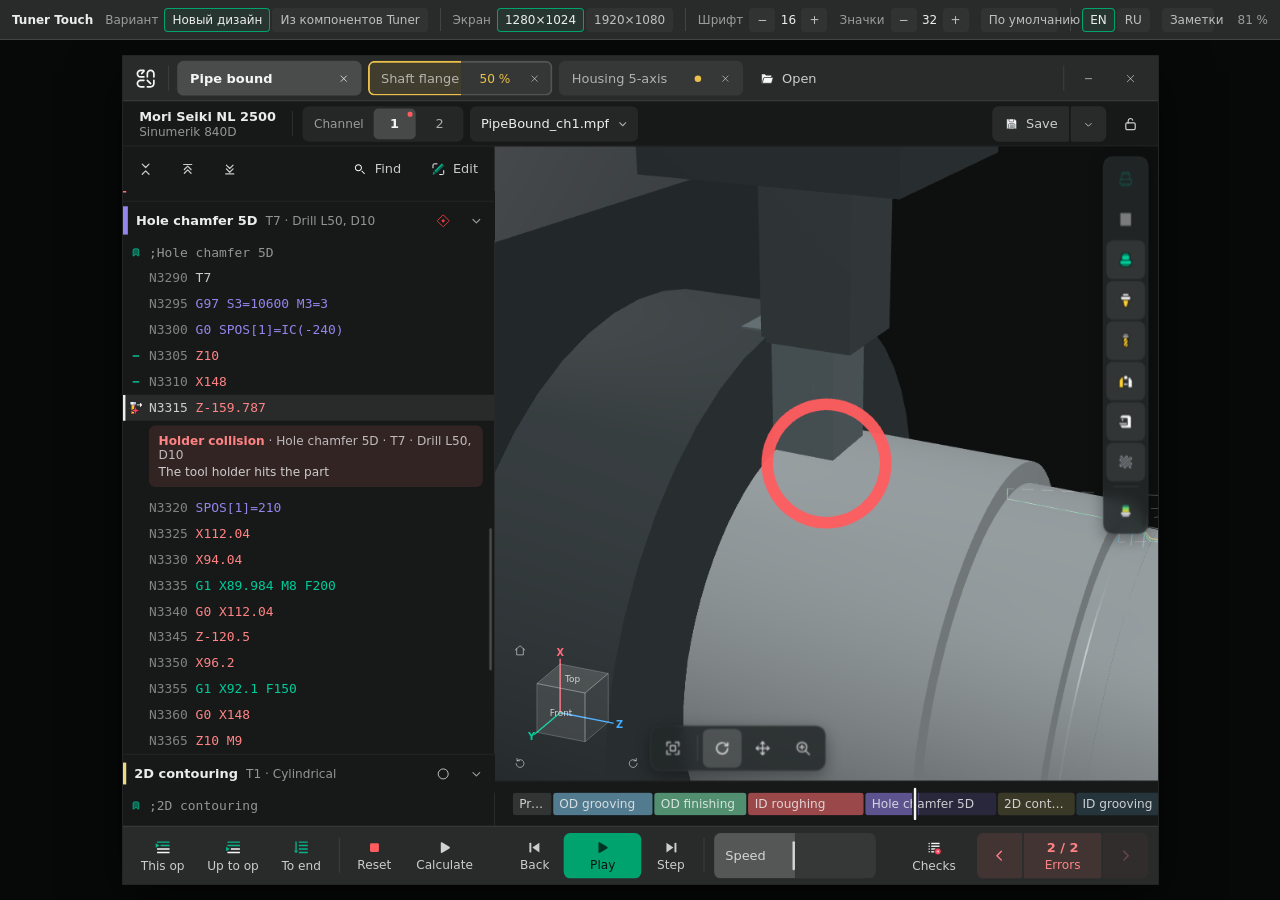
==== commit fa8219f0: "Second variant: the spec's layout from Tuner's own components A "Variant" switch on the stand: the n" ====
--- a/index.html
+++ b/index.html
@@ -17,6 +17,9 @@
 <!-- the stand: screen, touch settings (per resolution), language, notes -->
 <div class="dev">
   <span class="dev-name">Tuner Touch</span>
+  <div class="dev-g"><span class="dev-l">Вариант</span>
+    <button class="dev-b" data-var="design">Новый дизайн</button><button class="dev-b" data-var="tuner">Из компонентов Tuner</button></div>
+  <span class="dev-div"></span>
   <div class="dev-g"><span class="dev-l">Экран</span>
     <button class="dev-b" data-res="1280">1280×1024</button><button class="dev-b" data-res="1920">1920×1080</button></div>
   <span class="dev-div"></span>
--- a/prog.css
+++ b/prog.css
@@ -117,3 +117,30 @@
 /* ===== Foot: acting on the text ===== */
 .pg-foot .tk-b,.pg-tools .tk-b{background:transparent;}
 .pg-foot .tk-b:active,.pg-tools .tk-b:active{background:var(--ec-fg-12);}
+
+/* ===== The variant from Tuner's components (spec sect. 4, the draft's left panel) =====
+   Channel 1 | 2 · Split — Operations | Axes (Axes — block 8) — the operations as Tuner's setup tree, a
+   list of 48 rows, 6 in sight: the operation's colour (a straight edge), Tuner's status, the name, the
+   tool; the selected one lit. An error status opens Tuner's operation status panel (a 44 target around
+   the icon). Then the program's file ▾ · Open program · Follow (Tuner's toggle), the text with Tuner's
+   marks (an operation starts at its flag, a hairline above), Page up · Page down · Find · Edit, captioned */
+.pg-one{padding:0 calc(6px * var(--ki));color:var(--ec-fg-64);font:400 var(--t-fs-meta)/var(--t-lh-meta) var(--ec-font);}
+.pg-olh{flex:0 0 auto;display:flex;align-items:flex-end;gap:calc(22px * var(--kf));height:calc(38px * var(--kf));padding:0 var(--pg-m) 0 calc(16px * var(--ki));
+  border-bottom:1px solid var(--ec-fg-8);font:400 var(--t-fs-meta)/var(--t-lh-meta) var(--ec-font);}
+.pg-olh span{padding-bottom:calc(8px * var(--kf));color:var(--ec-fg-32);}
+.pg-olh .cur{color:var(--ec-fg-96);box-shadow:inset 0 -2px 0 var(--ec-fg-80);}
+.pg-ol{flex:0 0 auto;max-height:calc(48px * var(--kf) * 6);overflow-y:auto;overflow-x:hidden;scrollbar-width:none;overscroll-behavior:contain;
+  border-bottom:1px solid var(--ec-fg-12);}
+.pg-ol::-webkit-scrollbar{display:none;}
+.pg-olr{display:flex;align-items:center;gap:calc(10px * var(--kf));height:max(var(--t-min), calc(48px * var(--kf)));padding-right:var(--pg-m);color:var(--ec-fg-80);cursor:pointer;}
+.pg-olr:active{background:var(--ec-fg-8);}
+.pg-olr.sel{background:var(--ec-fg-12);}
+.pg-olr-c{align-self:stretch;flex:0 0 4px;background:var(--c);margin-right:calc(4px * var(--kf));}
+.pg-olr-s{flex:0 0 auto;width:calc(20px * var(--kf));height:calc(20px * var(--kf));box-sizing:content-box;padding:calc(12px * var(--kf));margin:calc(-12px * var(--kf));}
+.pg-olr b{flex:1 1 auto;min-width:0;font:400 var(--t-fs)/var(--t-lh) var(--ec-font);color:var(--ec-fg-96);white-space:nowrap;overflow:hidden;text-overflow:ellipsis;}
+.pg-olr > span:not(.pg-olr-c){flex:0 1 auto;min-width:0;color:var(--ec-fg-56);font:400 var(--t-fs-meta)/var(--t-lh-meta) var(--ec-font);
+  white-space:nowrap;overflow:hidden;text-overflow:ellipsis;}
+.pg-ln.op0{box-shadow:inset 0 1px 0 var(--ec-fg-12);}
+.pg-tools.pg-foot{border-bottom:0;}
+.pg-t .pg-track{top:4px;}
+.tk-menu.pg-opst{min-width:calc(380px * var(--kf));}
--- a/sim.css
+++ b/sim.css
@@ -151,3 +151,17 @@
 .sm.c4 .sm-z > .tk-vdiv{margin-left:0;margin-right:0;}
 .sm.c4 .sm-errb,.sm.c4 .tk-b.sm-errb{padding:0 calc(8px * var(--ki));}
 .sm.c4 .sm-err{margin-left:0;}
+
+/* ===== The variant from Tuner's components (spec sect. 3–4): Tuner's simulation panel in one row, in its
+   order, every key captioned; the speed to the right edge. No timeline under the 3D — Tuner has none ===== */
+.sm.sm-t{display:flex;align-items:center;column-gap:var(--t-gap);}
+.sm-t > .tk-vdiv{margin:calc(14px * var(--ki)) calc(4px * var(--ki));}
+.sm-t .sm-speed{flex:1 1 calc(160px * var(--ki));width:auto;min-width:max-content;}
+.sm-t.c2 [data-act="checks"] > span,.sm-t.c2 [data-act="reset"] > span,.sm-t.c2 [data-act="next"] > span,.sm-t.c2 [data-act="prev"] > span{display:none;}
+.sm-t.c3 [data-act="back"] > span,.sm-t.c3 [data-act="step"] > span{display:none;}
+.sm-t.c3 > .tk-vdiv{margin-left:0;margin-right:0;}
+.tt.v-tuner .tt-view{grid-template-rows:minmax(0,1fr) 0;}
+.tt.v-tuner .tt-tl{display:none;}
+/* Tuner's "Checks and Stops": switch rows of 56 */
+.tk-menu.sm-checks-w{min-width:calc(400px * var(--kf));}
+.sm-checks-w .tk-mi > img,.sm-checks-w .tk-mi > .tk-ic{width:calc(22px * var(--ki));height:calc(22px * var(--ki));flex:0 0 auto;}
--- a/view3d.css
+++ b/view3d.css
@@ -84,3 +84,16 @@
 .v3-key i{width:14px;height:14px;border-radius:3px;background:var(--c);}
 /* the notification line rises above the cube */
 .tt-3d .tk-toast{bottom:calc(var(--v3-m) + var(--v3-cube) + 8px) !important;}
+
+/* ===== The variant from Tuner's components (spec sect. 3): the view keys in a captioned column on the
+   3D's left — the finger's mode | Fit | the four views | Tuner's rotational body mode (turning). No cube
+   and no row (the new design's); the notifications back at the bottom ===== */
+.tt:not(.v-tuner) .v3-l{display:none;}
+.tt.v-tuner .v3-cube,.tt.v-tuner .v3-tools{display:none;}
+.v3-l{top:var(--v3-m);left:var(--v3-m);}
+.v3-k.cap{width:auto;height:auto;min-width:var(--t-sim-btn);min-height:var(--t-sim-btn);flex-direction:column;gap:calc(3px * var(--ki));
+  padding:calc(6px * var(--ki)) calc(8px * var(--kf));font:400 var(--t-fs-meta)/var(--t-lh-meta) var(--ec-font);white-space:nowrap;}
+.v3-k.cap > span{max-width:calc(84px * var(--kf));white-space:normal;text-align:center;}
+.v3-l.c .v3-views{display:none;}
+.v3-l.c .v3-k.more{display:flex;}
+.tt.v-tuner .tt-3d .tk-toast{bottom:calc(16px * var(--ki)) !important;}
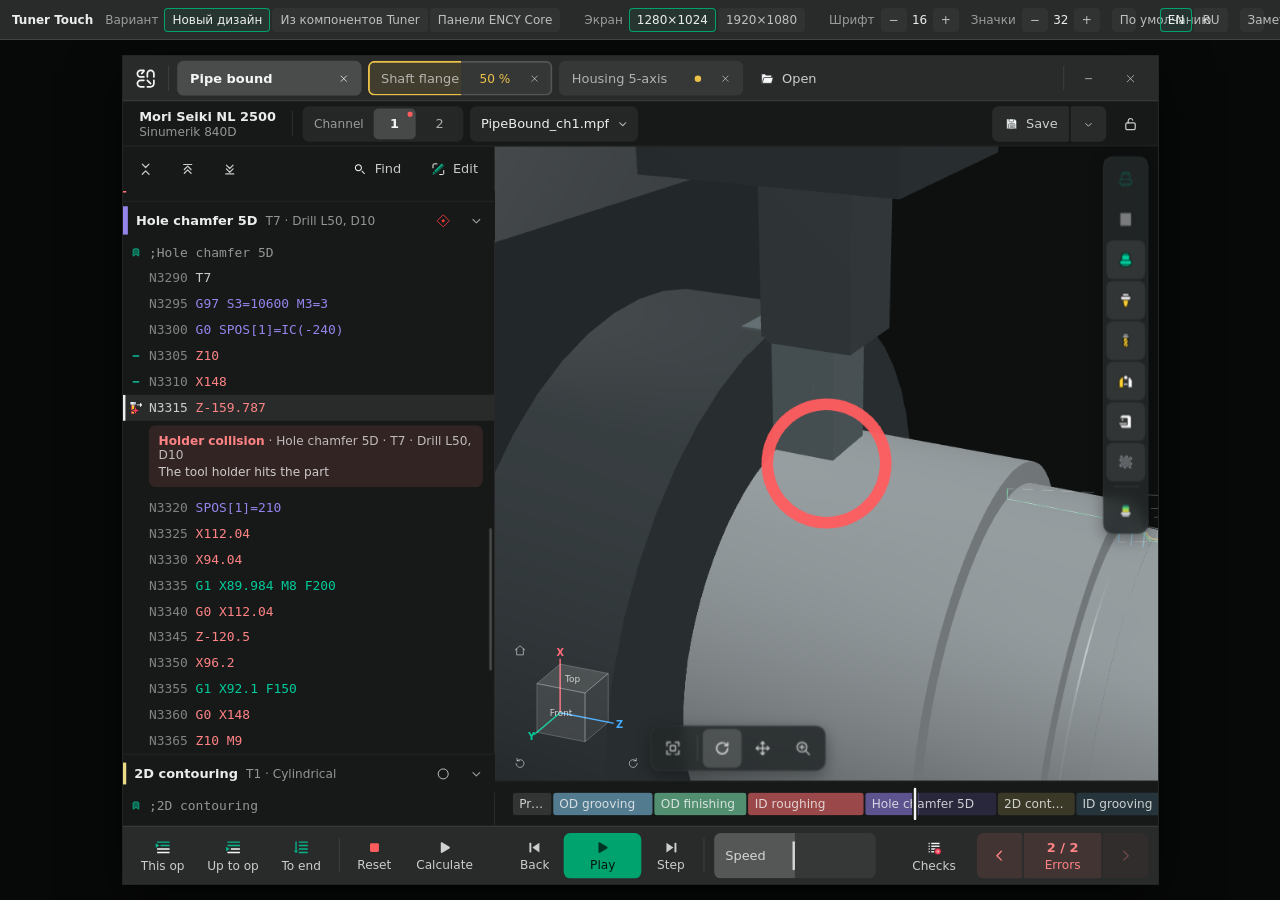
==== commit c6076c98: "Third variant: the desktop Tuner's ENCY Core panels under a finger "Panels ENCY Core" on the stand's" ====
--- a/index.html
+++ b/index.html
@@ -18,7 +18,7 @@
 <div class="dev">
   <span class="dev-name">Tuner Touch</span>
   <div class="dev-g"><span class="dev-l">Вариант</span>
-    <button class="dev-b" data-var="design">Новый дизайн</button><button class="dev-b" data-var="tuner">Из компонентов Tuner</button></div>
+    <button class="dev-b" data-var="design">Новый дизайн</button><button class="dev-b" data-var="tuner">Из компонентов Tuner</button><button class="dev-b" data-var="core">Панели ENCY Core</button></div>
   <span class="dev-div"></span>
   <div class="dev-g"><span class="dev-l">Экран</span>
     <button class="dev-b" data-res="1280">1280×1024</button><button class="dev-b" data-res="1920">1920×1080</button></div>
@@ -43,6 +43,8 @@
     <section class="tt-view"><div class="tt-3d" id="tt3d"></div><div class="tt-tl" id="ttTl"></div></section>
     <footer class="tt-bar" id="ttBar"></footer>
   </div>
+  <!-- variant 3: the desktop Tuner prototype (ENCY Core panels) in its touch mode — core/, loaded on first use -->
+  <iframe class="core-frame" id="coreFrame" title="ENCY Tuner — ENCY Core panels, touch mode" hidden></iframe>
 </div></div></div>
 <aside class="notes" id="notes"></aside>
 
--- a/stand.css
+++ b/stand.css
@@ -49,3 +49,7 @@
 .notes details{margin:16px 0 0;padding:10px 12px;border-radius:var(--ec-radius-md);background:var(--ec-fg-4);}
 .notes summary{cursor:pointer;color:var(--ec-fg-80);}
 .notes details ol{margin-top:8px;}
+
+/* variant 3: the desktop Tuner prototype (ENCY Core panels) in its touch mode, filling the screen */
+.core-frame{position:absolute;inset:0;width:100%;height:100%;border:0;display:block;background:#0e1010;}
+.core-frame[hidden],.tt[hidden]{display:none !important;}
--- a/prog.css
+++ b/prog.css
@@ -144,3 +144,6 @@
 .pg-tools.pg-foot{border-bottom:0;}
 .pg-t .pg-track{top:4px;}
 .tk-menu.pg-opst{min-width:calc(380px * var(--kf));}
+/* the foot gives way on a narrow panel (prog.js fitFoot): c1 — Up / Down keep their icons, c2 — Find / Edit too */
+.pg-foot.c1 [data-act="pgup"] > span,.pg-foot.c1 [data-act="pgdn"] > span,.pg-foot.c2 [data-act="find"] > span,.pg-foot.c2 [data-act="edit"] > span{display:none;}
+.pg-foot.c1 [data-act="pgup"],.pg-foot.c1 [data-act="pgdn"],.pg-foot.c2 [data-act="find"],.pg-foot.c2 [data-act="edit"]{padding:0;width:var(--t-btn);}
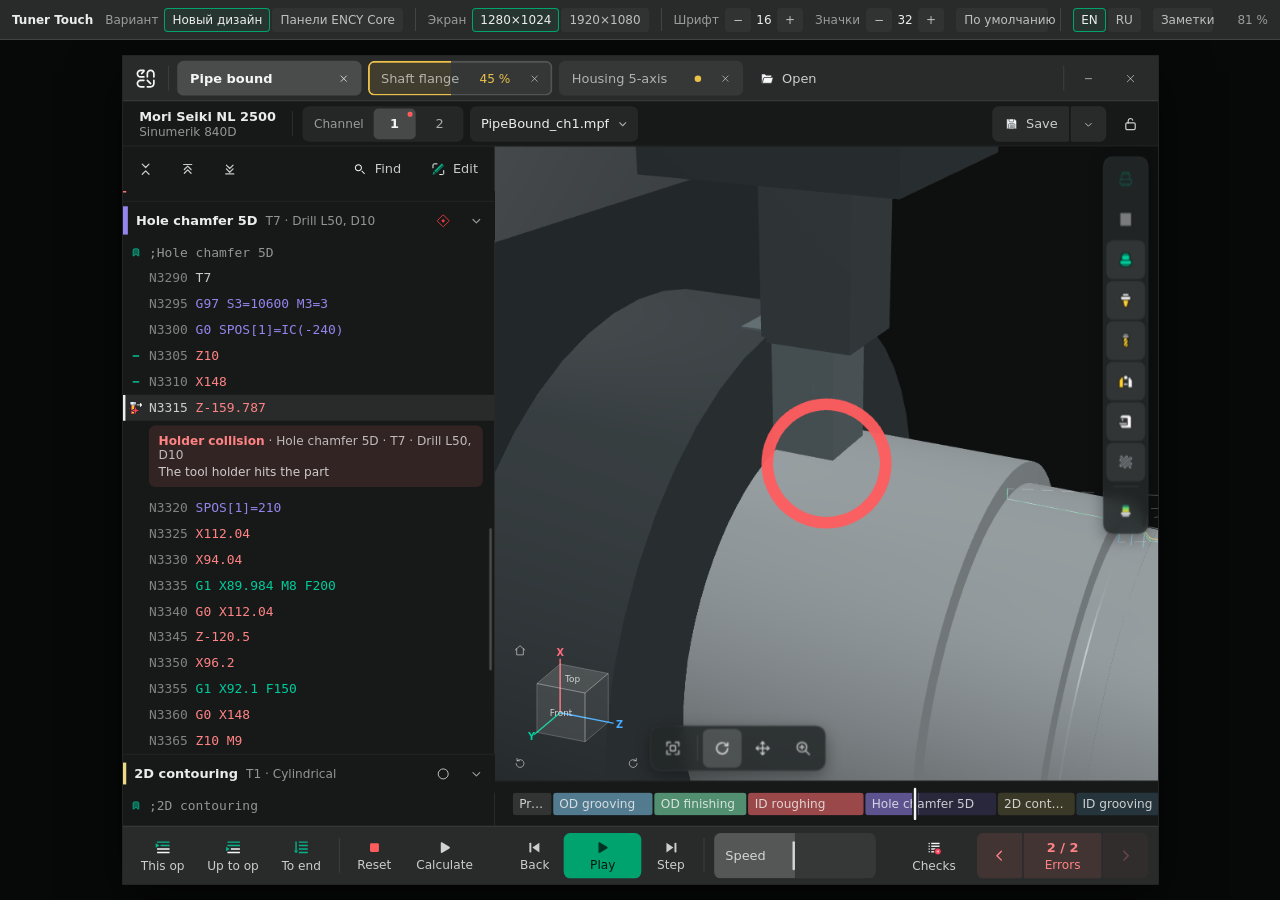
==== commit ff8cf809: "ENCY Core variant laid out by the spec; "from Tuner's components" removed The ENCY Core panels varia" ====
--- a/index.html
+++ b/index.html
@@ -18,7 +18,7 @@
 <div class="dev">
   <span class="dev-name">Tuner Touch</span>
   <div class="dev-g"><span class="dev-l">Вариант</span>
-    <button class="dev-b" data-var="design">Новый дизайн</button><button class="dev-b" data-var="tuner">Из компонентов Tuner</button><button class="dev-b" data-var="core">Панели ENCY Core</button></div>
+    <button class="dev-b" data-var="design">Новый дизайн</button><button class="dev-b" data-var="core">Панели ENCY Core</button></div>
   <span class="dev-div"></span>
   <div class="dev-g"><span class="dev-l">Экран</span>
     <button class="dev-b" data-res="1280">1280×1024</button><button class="dev-b" data-res="1920">1920×1080</button></div>
--- a/prog.css
+++ b/prog.css
@@ -117,33 +117,3 @@
 /* ===== Foot: acting on the text ===== */
 .pg-foot .tk-b,.pg-tools .tk-b{background:transparent;}
 .pg-foot .tk-b:active,.pg-tools .tk-b:active{background:var(--ec-fg-12);}
-
-/* ===== The variant from Tuner's components (spec sect. 4, the draft's left panel) =====
-   Channel 1 | 2 · Split — Operations | Axes (Axes — block 8) — the operations as Tuner's setup tree, a
-   list of 48 rows, 6 in sight: the operation's colour (a straight edge), Tuner's status, the name, the
-   tool; the selected one lit. An error status opens Tuner's operation status panel (a 44 target around
-   the icon). Then the program's file ▾ · Open program · Follow (Tuner's toggle), the text with Tuner's
-   marks (an operation starts at its flag, a hairline above), Page up · Page down · Find · Edit, captioned */
-.pg-one{padding:0 calc(6px * var(--ki));color:var(--ec-fg-64);font:400 var(--t-fs-meta)/var(--t-lh-meta) var(--ec-font);}
-.pg-olh{flex:0 0 auto;display:flex;align-items:flex-end;gap:calc(22px * var(--kf));height:calc(38px * var(--kf));padding:0 var(--pg-m) 0 calc(16px * var(--ki));
-  border-bottom:1px solid var(--ec-fg-8);font:400 var(--t-fs-meta)/var(--t-lh-meta) var(--ec-font);}
-.pg-olh span{padding-bottom:calc(8px * var(--kf));color:var(--ec-fg-32);}
-.pg-olh .cur{color:var(--ec-fg-96);box-shadow:inset 0 -2px 0 var(--ec-fg-80);}
-.pg-ol{flex:0 0 auto;max-height:calc(48px * var(--kf) * 6);overflow-y:auto;overflow-x:hidden;scrollbar-width:none;overscroll-behavior:contain;
-  border-bottom:1px solid var(--ec-fg-12);}
-.pg-ol::-webkit-scrollbar{display:none;}
-.pg-olr{display:flex;align-items:center;gap:calc(10px * var(--kf));height:max(var(--t-min), calc(48px * var(--kf)));padding-right:var(--pg-m);color:var(--ec-fg-80);cursor:pointer;}
-.pg-olr:active{background:var(--ec-fg-8);}
-.pg-olr.sel{background:var(--ec-fg-12);}
-.pg-olr-c{align-self:stretch;flex:0 0 4px;background:var(--c);margin-right:calc(4px * var(--kf));}
-.pg-olr-s{flex:0 0 auto;width:calc(20px * var(--kf));height:calc(20px * var(--kf));box-sizing:content-box;padding:calc(12px * var(--kf));margin:calc(-12px * var(--kf));}
-.pg-olr b{flex:1 1 auto;min-width:0;font:400 var(--t-fs)/var(--t-lh) var(--ec-font);color:var(--ec-fg-96);white-space:nowrap;overflow:hidden;text-overflow:ellipsis;}
-.pg-olr > span:not(.pg-olr-c){flex:0 1 auto;min-width:0;color:var(--ec-fg-56);font:400 var(--t-fs-meta)/var(--t-lh-meta) var(--ec-font);
-  white-space:nowrap;overflow:hidden;text-overflow:ellipsis;}
-.pg-ln.op0{box-shadow:inset 0 1px 0 var(--ec-fg-12);}
-.pg-tools.pg-foot{border-bottom:0;}
-.pg-t .pg-track{top:4px;}
-.tk-menu.pg-opst{min-width:calc(380px * var(--kf));}
-/* the foot gives way on a narrow panel (prog.js fitFoot): c1 — Up / Down keep their icons, c2 — Find / Edit too */
-.pg-foot.c1 [data-act="pgup"] > span,.pg-foot.c1 [data-act="pgdn"] > span,.pg-foot.c2 [data-act="find"] > span,.pg-foot.c2 [data-act="edit"] > span{display:none;}
-.pg-foot.c1 [data-act="pgup"],.pg-foot.c1 [data-act="pgdn"],.pg-foot.c2 [data-act="find"],.pg-foot.c2 [data-act="edit"]{padding:0;width:var(--t-btn);}
--- a/sim.css
+++ b/sim.css
@@ -151,17 +151,3 @@
 .sm.c4 .sm-z > .tk-vdiv{margin-left:0;margin-right:0;}
 .sm.c4 .sm-errb,.sm.c4 .tk-b.sm-errb{padding:0 calc(8px * var(--ki));}
 .sm.c4 .sm-err{margin-left:0;}
-
-/* ===== The variant from Tuner's components (spec sect. 3–4): Tuner's simulation panel in one row, in its
-   order, every key captioned; the speed to the right edge. No timeline under the 3D — Tuner has none ===== */
-.sm.sm-t{display:flex;align-items:center;column-gap:var(--t-gap);}
-.sm-t > .tk-vdiv{margin:calc(14px * var(--ki)) calc(4px * var(--ki));}
-.sm-t .sm-speed{flex:1 1 calc(160px * var(--ki));width:auto;min-width:max-content;}
-.sm-t.c2 [data-act="checks"] > span,.sm-t.c2 [data-act="reset"] > span,.sm-t.c2 [data-act="next"] > span,.sm-t.c2 [data-act="prev"] > span{display:none;}
-.sm-t.c3 [data-act="back"] > span,.sm-t.c3 [data-act="step"] > span{display:none;}
-.sm-t.c3 > .tk-vdiv{margin-left:0;margin-right:0;}
-.tt.v-tuner .tt-view{grid-template-rows:minmax(0,1fr) 0;}
-.tt.v-tuner .tt-tl{display:none;}
-/* Tuner's "Checks and Stops": switch rows of 56 */
-.tk-menu.sm-checks-w{min-width:calc(400px * var(--kf));}
-.sm-checks-w .tk-mi > img,.sm-checks-w .tk-mi > .tk-ic{width:calc(22px * var(--ki));height:calc(22px * var(--ki));flex:0 0 auto;}
--- a/view3d.css
+++ b/view3d.css
@@ -84,16 +84,3 @@
 .v3-key i{width:14px;height:14px;border-radius:3px;background:var(--c);}
 /* the notification line rises above the cube */
 .tt-3d .tk-toast{bottom:calc(var(--v3-m) + var(--v3-cube) + 8px) !important;}
-
-/* ===== The variant from Tuner's components (spec sect. 3): the view keys in a captioned column on the
-   3D's left — the finger's mode | Fit | the four views | Tuner's rotational body mode (turning). No cube
-   and no row (the new design's); the notifications back at the bottom ===== */
-.tt:not(.v-tuner) .v3-l{display:none;}
-.tt.v-tuner .v3-cube,.tt.v-tuner .v3-tools{display:none;}
-.v3-l{top:var(--v3-m);left:var(--v3-m);}
-.v3-k.cap{width:auto;height:auto;min-width:var(--t-sim-btn);min-height:var(--t-sim-btn);flex-direction:column;gap:calc(3px * var(--ki));
-  padding:calc(6px * var(--ki)) calc(8px * var(--kf));font:400 var(--t-fs-meta)/var(--t-lh-meta) var(--ec-font);white-space:nowrap;}
-.v3-k.cap > span{max-width:calc(84px * var(--kf));white-space:normal;text-align:center;}
-.v3-l.c .v3-views{display:none;}
-.v3-l.c .v3-k.more{display:flex;}
-.tt.v-tuner .tt-3d .tk-toast{bottom:calc(16px * var(--ki)) !important;}
